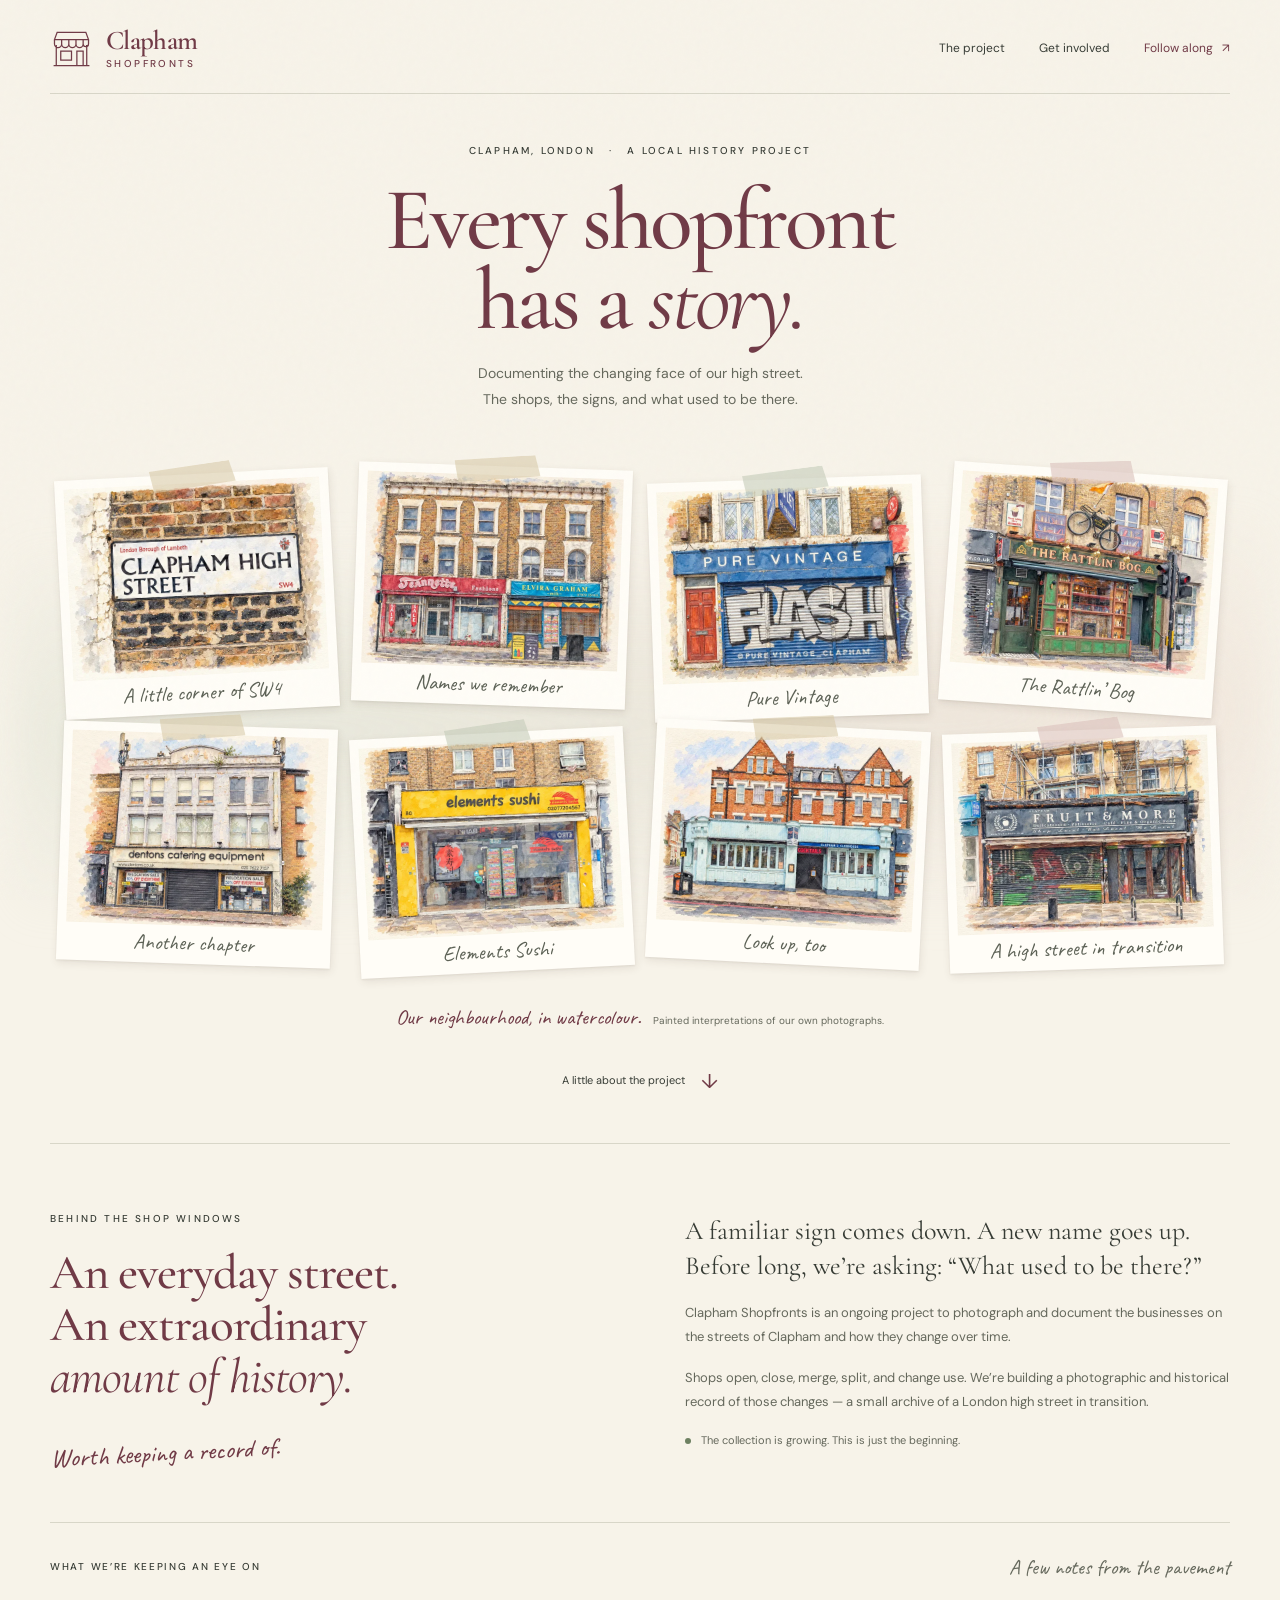
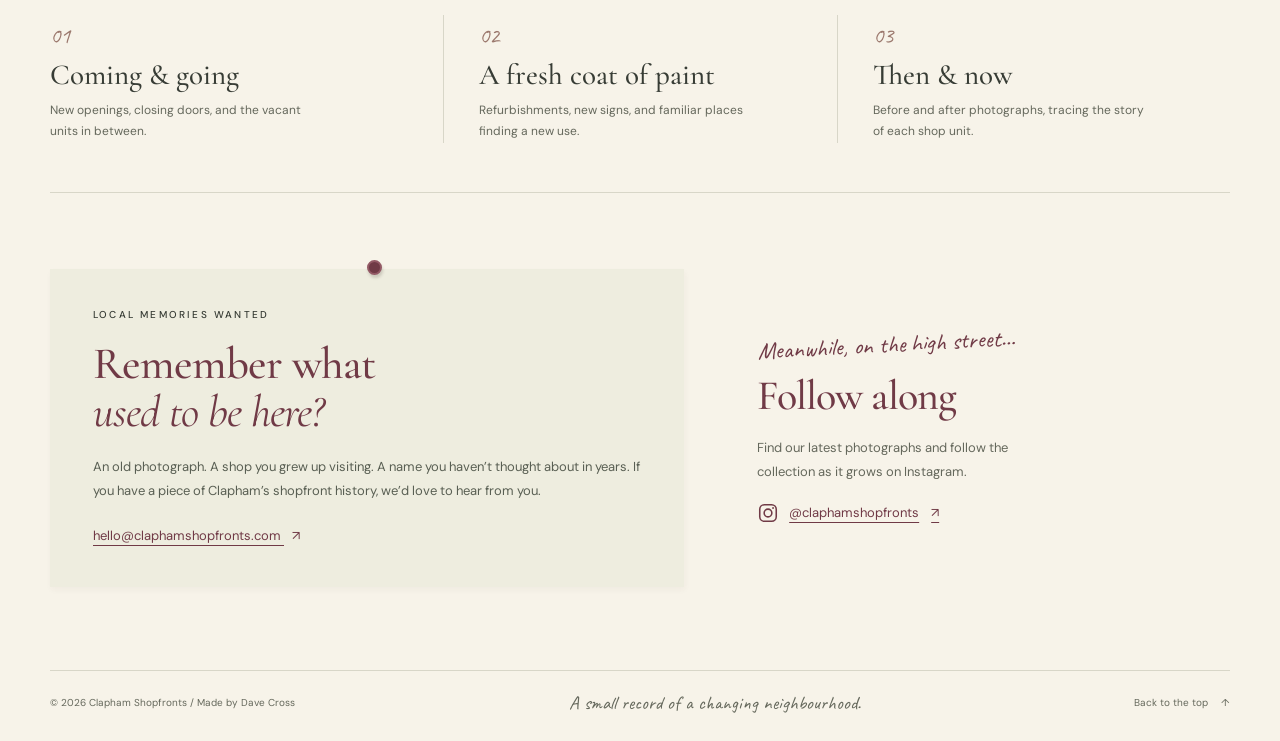
==== docs/index.html @ a2290486 "GA4" ====
<!DOCTYPE html>
<html lang="en-GB">
<head>
  <!-- Google tag (gtag.js) -->
  <script async src="https://www.googletagmanager.com/gtag/js?id=G-KRMR11D4WG"></script>
  <script>
    window.dataLayer = window.dataLayer || [];
    function gtag(){dataLayer.push(arguments);}
    gtag('js', new Date());

    gtag('config', 'G-KRMR11D4WG');
  </script>

  <meta charset="UTF-8">
  <meta name="viewport" content="width=device-width, initial-scale=1">
  <meta name="theme-color" content="#f7f3e9">
  <meta name="description" content="Documenting the changing shopfronts of Clapham, London. A growing local history project, one shopfront and one story at a time.">
  <meta property="og:type" content="website">
  <meta property="og:title" content="Clapham Shopfronts — Every shopfront has a story">
  <meta property="og:description" content="A small record of a changing neighbourhood. Documenting the shopfronts of Clapham, London.">
  <meta property="og:image" content="https://claphamshopfronts.com/images/hero-collage.webp">
  <meta property="og:image:width" content="1200">
  <meta property="og:image:height" content="630">
  <meta property="og:image:alt" content="A collage of eight watercolours of Clapham shopfronts and the Clapham High Street sign, taped to cream paper.">
  <meta name="twitter:card" content="summary_large_image">
  <title>Clapham Shopfronts — Every shopfront has a story</title>
  <link rel="preconnect" href="https://fonts.googleapis.com">
  <link rel="preconnect" href="https://fonts.gstatic.com" crossorigin>
  <link href="https://fonts.googleapis.com/css2?family=Caveat:wght@500;600&family=Cormorant+Garamond:ital,wght@0,400;0,500;0,600;1,400;1,500&family=DM+Sans:wght@400;500;600&display=swap" rel="stylesheet">
  <link rel="stylesheet" href="styles.css">
</head>
<body>
  <a class="skip-link" href="#main">Skip to content</a>
  <header class="site-header wrap">
    <a class="wordmark" href="./" aria-label="Clapham Shopfronts home">
      <svg class="shop-mark" viewBox="0 0 48 48" fill="none" stroke="currentColor" stroke-width="1.4" aria-hidden="true">
        <path d="M7 20v23h34V20M5 14h38l-3-8H8l-3 8Zm0 0v5a4 4 0 0 0 8 0v-5m0 5a4 4 0 0 0 8 0v-5m0 5a4 4 0 0 0 8 0v-5m0 5a4 4 0 0 0 8 0v-5m0 5a3 3 0 0 0 6 0v-5M12 27h12v10H12V27Zm18 16V27h7v16M4 43h40"/>
      </svg>
      <span>Clapham<span>Shopfronts</span></span>
    </a>
    <nav aria-label="Main navigation">
      <a href="#the-project">The project</a>
      <a href="#contribute">Get involved</a>
      <a class="instagram-nav" href="https://instagram.com/claphamshopfronts">Follow along <span aria-hidden="true">↗</span></a>
    </nav>
  </header>

  <main id="main">
    <section class="hero" aria-labelledby="hero-title">
      <div class="hero-intro wrap">
        <p class="eyebrow">Clapham, London <span aria-hidden="true">·</span> A local history project</p>
        <h1 id="hero-title">Every shopfront<br>has a <em>story.</em></h1>
        <p class="hero-description">Documenting the changing face of our high street.<br class="desktop-break"> The shops, the signs, and what used to be there.</p>
      </div>

      <figure class="collage wrap" aria-labelledby="collage-caption">
        <div class="paintings">
          <figure class="painting painting-sign">
            <img src="images/watercolours/street-sign.webp" srcset="images/watercolours/street-sign-small.webp 640w, images/watercolours/street-sign.webp 1448w" sizes="(max-width: 680px) 45vw, (max-width: 1276px) 22vw, 274px" width="1448" height="1086" alt="Pastel watercolour of the Clapham High Street SW4 sign on a brick wall." fetchpriority="high">
            <figcaption>A little corner of SW4</figcaption>
          </figure>
          <figure class="painting">
            <img src="images/watercolours/jeannette-elvira.webp" srcset="images/watercolours/jeannette-elvira-small.webp 640w, images/watercolours/jeannette-elvira.webp 1448w" sizes="(max-width: 680px) 45vw, (max-width: 1276px) 22vw, 274px" width="1448" height="1086" alt="Watercolour of Jeannette Fashions and Elvira Graham, with faded red and blue shop signs.">
            <figcaption>Names we remember</figcaption>
          </figure>
          <figure class="painting">
            <img src="images/watercolours/pure-vintage.webp" srcset="images/watercolours/pure-vintage-small.webp 640w, images/watercolours/pure-vintage.webp 1448w" sizes="(max-width: 680px) 45vw, (max-width: 1276px) 22vw, 274px" width="1448" height="1086" alt="Watercolour of Pure Vintage’s blue sign, red door and graffiti-covered shutter.">
            <figcaption>Pure Vintage</figcaption>
          </figure>
          <figure class="painting">
            <img src="images/watercolours/rattlin-bog.webp" srcset="images/watercolours/rattlin-bog-small.webp 640w, images/watercolours/rattlin-bog.webp 1448w" sizes="(max-width: 680px) 45vw, (max-width: 1276px) 22vw, 274px" width="1448" height="1086" alt="Watercolour of The Rattlin’ Bog’s green pub frontage and the bicycle mounted above it.">
            <figcaption>The Rattlin’ Bog</figcaption>
          </figure>
          <figure class="painting">
            <img src="images/watercolours/dentons.webp" srcset="images/watercolours/dentons-small.webp 640w, images/watercolours/dentons.webp 1448w" sizes="(max-width: 680px) 45vw, (max-width: 1276px) 22vw, 274px" width="1448" height="1086" alt="Watercolour of Dentons catering equipment, its pale facade and relocation sale notices.">
            <figcaption>Another chapter</figcaption>
          </figure>
          <figure class="painting">
            <img src="images/watercolours/elements-sushi.webp" srcset="images/watercolours/elements-sushi-small.webp 640w, images/watercolours/elements-sushi.webp 1448w" sizes="(max-width: 680px) 45vw, (max-width: 1276px) 22vw, 274px" width="1448" height="1086" alt="Watercolour of the yellow Elements Sushi shopfront, with posters on the glass doors.">
            <figcaption>Elements Sushi</figcaption>
          </figure>
          <figure class="painting">
            <img src="images/watercolours/clubhouse.webp" srcset="images/watercolours/clubhouse-small.webp 640w, images/watercolours/clubhouse.webp 1448w" sizes="(max-width: 680px) 45vw, (max-width: 1276px) 22vw, 274px" width="1448" height="1086" alt="Watercolour of the pale blue Clapham’s Clubhouse beneath red-brick gables.">
            <figcaption>Look up, too</figcaption>
          </figure>
          <figure class="painting">
            <img src="images/watercolours/fruit-and-more.webp" srcset="images/watercolours/fruit-and-more-small.webp 640w, images/watercolours/fruit-and-more.webp 1448w" sizes="(max-width: 680px) 45vw, (max-width: 1276px) 22vw, 274px" width="1448" height="1086" alt="Watercolour of Fruit &amp; More, with a painted shutter and scaffolding overhead.">
            <figcaption>A high street in transition</figcaption>
          </figure>
        </div>
        <figcaption id="collage-caption" class="collage-caption"><span>Our neighbourhood, in watercolour.</span> Painted interpretations of our own photographs.</figcaption>
      </figure>
      <a class="down-link" href="#the-project">A little about the project <span aria-hidden="true">↓</span></a>
    </section>

    <section class="project wrap" id="the-project" aria-labelledby="project-title">
      <div class="project-heading">
        <p class="eyebrow">Behind the shop windows</p>
        <h2 id="project-title">An everyday street.<br>An extraordinary<br><em>amount of history.</em></h2>
        <p class="handwritten">Worth keeping a record of.</p>
      </div>
      <div class="project-copy">
        <p class="lead">A familiar sign comes down. A new name goes up. Before long, we’re asking: “What used to be there?”</p>
        <p>Clapham Shopfronts is an ongoing project to photograph and document the businesses on the streets of Clapham and how they change over time.</p>
        <p>Shops open, close, merge, split, and change use. We’re building a photographic and historical record of those changes — a small archive of a London high street in transition.</p>
        <p class="work-in-progress"><span class="status-dot" aria-hidden="true"></span> The collection is growing. This is just the beginning.</p>
      </div>
    </section>

    <section class="recording wrap" aria-labelledby="recording-title">
      <div class="section-label"><h2 id="recording-title">What we’re keeping an eye on</h2><span aria-hidden="true">A few notes from the pavement</span></div>
      <ul class="recording-list">
        <li><span class="list-number" aria-hidden="true">01</span><h3>Coming &amp; going</h3><p>New openings, closing doors, and the vacant units in between.</p></li>
        <li><span class="list-number" aria-hidden="true">02</span><h3>A fresh coat of paint</h3><p>Refurbishments, new signs, and familiar places finding a new use.</p></li>
        <li><span class="list-number" aria-hidden="true">03</span><h3>Then &amp; now</h3><p>Before and after photographs, tracing the story of each shop unit.</p></li>
      </ul>
    </section>

    <section class="noticeboard wrap" id="contribute" aria-labelledby="contribute-title">
      <div class="contribute-note">
        <p class="eyebrow">Local memories wanted</p>
        <h2 id="contribute-title">Remember what<br><em>used to be here?</em></h2>
        <p>An old photograph. A shop you grew up visiting. A name you haven’t thought about in years. If you have a piece of Clapham’s shopfront history, we’d love to hear from you.</p>
        <a class="email-link" href="mailto:hello@claphamshopfronts.com">hello@claphamshopfronts.com <span aria-hidden="true">↗</span></a>
      </div>
      <aside class="follow-note" aria-labelledby="follow-title">
        <p class="handwritten">Meanwhile, on the high street…</p>
        <h2 id="follow-title">Follow along</h2>
        <p>Find our latest photographs and follow the collection as it grows on Instagram.</p>
        <a href="https://instagram.com/claphamshopfronts">
          <svg class="instagram-icon" viewBox="0 0 24 24" fill="none" stroke="currentColor" stroke-width="1.7" aria-hidden="true" focusable="false">
            <rect x="3" y="3" width="18" height="18" rx="5"/>
            <circle cx="12" cy="12" r="4.2"/>
            <circle cx="17.5" cy="6.5" r="1" fill="currentColor" stroke="none"/>
          </svg>
          @claphamshopfronts <span aria-hidden="true">↗</span>
        </a>
      </aside>
    </section>
  </main>

  <footer class="site-footer wrap">
    <p>© 2026 Clapham Shopfronts / Made by <a target="_blank" href="https://davecross.co.uk/">Dave Cross</a></p>
    <p>A small record of a changing neighbourhood.</p>
    <a href="#main">Back to the top <span aria-hidden="true">↑</span></a>
  </footer>
</body>
</html>
---- docs/styles.css ----
:root {
  color-scheme: light;
  --paper: #f7f3e9;
  --ink: #373c35;
  --muted: #65685c;
  --wine: #703a46;
  --rule: #d8d6c8;
  --serif: "Cormorant Garamond", Georgia, serif;
  --sans: "DM Sans", sans-serif;
  --hand: "Caveat", cursive;
}

* { box-sizing: border-box; }
html { scroll-behavior: smooth; scroll-padding-top: 32px; }
body { margin: 0; color: var(--ink); background: var(--paper); font-family: var(--sans); font-size: 15px; line-height: 1.8; }
body::before { content: ""; position: fixed; inset: 0; z-index: 5; pointer-events: none; opacity: .035; background-image: url("data:image/svg+xml,%3Csvg viewBox='0 0 180 180' xmlns='http://www.w3.org/2000/svg'%3E%3Cfilter id='n'%3E%3CfeTurbulence type='fractalNoise' baseFrequency='.85' numOctaves='3' stitchTiles='stitch'/%3E%3C/filter%3E%3Cpath fill='%23000' filter='url(%23n)' opacity='.65' d='M0 0h180v180H0z'/%3E%3C/svg%3E"); }
a { color: var(--wine); text-underline-offset: 5px; text-decoration-thickness: 1px; }
a:hover { text-decoration: underline; }
a:focus-visible { outline: 2px solid var(--wine); outline-offset: 6px; border-radius: 1px; }
::selection { color: #44272c; background: #e9d1cb; }
figure, p, h1, h2, h3 { margin: 0; }
img { display: block; max-width: 100%; }
.wrap { width: min(1180px, calc(100% - 96px)); margin-inline: auto; }
.skip-link { position: absolute; z-index: 10; left: 20px; top: -100px; padding: 8px 16px; background: white; }
.skip-link:focus { top: 12px; }
.site-header { display: flex; justify-content: space-between; align-items: center; gap: 24px; padding-block: 27px 23px; border-bottom: 1px solid var(--rule); }
.wordmark { display: flex; gap: 13px; align-items: center; color: var(--wine); text-decoration: none; }
.wordmark:hover { text-decoration: none; }
.shop-mark { width: 43px; height: 43px; }
.wordmark > span { font-family: var(--serif); font-size: 27px; font-weight: 600; line-height: .92; letter-spacing: -.7px; }
.wordmark > span > span { display: block; margin-top: 5px; font-family: var(--sans); font-size: 10px; font-weight: 500; letter-spacing: 2.4px; text-transform: uppercase; }
nav { display: flex; align-items: center; gap: 34px; font-size: 12px; }
nav a { color: var(--ink); text-decoration: none; }
nav .instagram-nav { color: var(--wine); }
nav a span { margin-left: 6px; }
.hero { padding-block: 48px 44px; overflow: clip; }
.hero-intro { text-align: center; }
.eyebrow { font-size: 10px; font-weight: 500; text-transform: uppercase; letter-spacing: 2.2px; line-height: 1.8; }
.hero .eyebrow span { padding-inline: 9px; }
h1, h2, h3 { font-family: var(--serif); font-weight: 500; }
h1 { margin-block: 20px 19px; color: var(--wine); font-size: clamp(64px, 6.9vw, 96px); line-height: .91; letter-spacing: -3px; }
h1 em, h2 em { font-weight: 400; }
.hero-description { color: var(--muted); font-size: 14px; line-height: 1.9; }
.collage { position: relative; isolation: isolate; margin-top: 45px; }
.collage::before { content: ""; position: absolute; inset: 10% -3% 15%; z-index: -1; background: radial-gradient(ellipse at 20% 50%, #dde1d288, transparent 65%), radial-gradient(ellipse at 80% 45%, #ead9ce77, transparent 65%); filter: blur(18px); }
.paintings { display: grid; grid-template-columns: repeat(4, minmax(0, 1fr)); gap: 12px 21px; padding: 16px 10px 20px; }
.painting { position: relative; padding: 9px 9px 4px; background: #fffdf7; box-shadow: 1px 3px 9px #40352b1a, 0 1px 2px #40352b12; transform: rotate(var(--turn, -3deg)); transition: transform .25s ease, box-shadow .25s ease; }
.painting::before { content: ""; position: absolute; top: -9px; left: 35%; z-index: 1; width: 31%; height: 23px; background: #d8c8a78c; transform: rotate(-5deg); clip-path: polygon(0 4%, 95% 0, 100% 93%, 3% 100%); }
.painting:nth-child(2) { --turn: 2deg; top: -8px; }
.painting:nth-child(3) { --turn: -2deg; top: 5px; }
.painting:nth-child(4) { --turn: 4deg; top: -4px; }
.painting:nth-child(5) { --turn: 2deg; }
.painting:nth-child(6) { --turn: -3deg; top: 8px; }
.painting:nth-child(7) { --turn: 3deg; }
.painting:nth-child(8) { --turn: -2deg; top: 5px; }
.painting:nth-child(3n)::before { background: #c6cdbb99; }
.painting:nth-child(4n)::before { background: #dcc4bf99; }
.painting img { width: 100%; height: auto; aspect-ratio: 4 / 3; object-fit: cover; }
.painting figcaption { padding-block: 3px 1px; color: #5d6256; font-family: var(--hand); font-size: clamp(16px, 1.65vw, 23px); line-height: 1.4; text-align: center; }
@media (hover: hover) { .painting:hover { z-index: 2; transform: rotate(0) scale(1.035); box-shadow: 1px 8px 18px #40352b24; } }
.collage-caption { margin-top: 16px; color: var(--muted); font-size: 10px; text-align: center; }
.collage-caption span { margin-right: 9px; color: var(--wine); font-family: var(--hand); font-size: 21px; }
.down-link { display: flex; width: fit-content; align-items: center; gap: 16px; margin: 26px auto 0; color: var(--ink); font-size: 11px; text-decoration: none; }
.down-link span { color: var(--wine); font-size: 20px; }
.project { display: grid; grid-template-columns: 1fr 1fr; gap: 90px; padding-block: 66px 60px; border-top: 1px solid var(--rule); }
.project-heading .eyebrow { margin-bottom: 19px; }
h2 { color: var(--wine); font-size: 49px; line-height: 1.06; letter-spacing: -1px; }
.handwritten { color: var(--wine); font-family: var(--hand); font-size: 26px; line-height: 1.3; }
.project-heading .handwritten { margin-top: 25px; transform: rotate(-3deg); }
.project-copy { padding-top: 3px; }
.project-copy p + p { margin-top: 18px; }
.lead { font-family: var(--serif); font-size: 26px; line-height: 1.35; }
.project-copy > p:not(.lead) { color: var(--muted); font-size: 13px; }
.project-copy .work-in-progress { display: flex; gap: 10px; align-items: baseline; font-size: 11px !important; }
.status-dot { display: inline-block; flex: 0 0 6px; height: 6px; border-radius: 50%; background: #6d8061; }
.recording { padding-block: 26px 49px; border-block: 1px solid var(--rule); }
.section-label { display: flex; gap: 20px; align-items: center; justify-content: space-between; }
.section-label h2 { color: var(--ink); font-family: var(--sans); font-size: 10px; letter-spacing: 1.7px; text-transform: uppercase; }
.section-label > span { color: var(--muted); font-family: var(--hand); font-size: 21px; }
.recording-list { display: grid; grid-template-columns: repeat(3, 1fr); margin: 28px 0 0; padding: 0; list-style: none; }
.recording-list li { padding: 0 35px; border-left: 1px solid var(--rule); }
.recording-list li:first-child { padding-left: 0; border: 0; }
.recording-list li:last-child { padding-right: 0; }
.list-number { color: #9b786d; font-family: var(--hand); font-size: 23px; }
.recording-list h3 { margin-block: 3px 9px; font-size: 29px; line-height: 1.1; }
.recording-list p { max-width: 280px; color: var(--muted); font-size: 12px; }
.noticeboard { display: grid; grid-template-columns: 1.3fr 1fr; align-items: center; gap: 58px; padding-block: 76px 83px; }
.contribute-note { position: relative; padding: 37px 43px 38px; background: #eeeddf; box-shadow: 1px 3px 6px #40352b0a; }
.contribute-note::before { content: ""; position: absolute; top: -9px; left: 50%; width: 11px; height: 11px; background: var(--wine); border: 2px solid #935965; border-radius: 50%; box-shadow: 1px 3px 3px #40352b33; }
.contribute-note .eyebrow { margin-bottom: 16px; }
.contribute-note h2 { font-size: 45px; }
.contribute-note > p:not(.eyebrow) { margin-block: 20px; color: #595f53; font-size: 13px; }
.email-link { font-size: 13px; overflow-wrap: anywhere; }
.email-link span { display: inline-block; margin-left: 8px; }
.follow-note { padding: 25px 15px; }
.follow-note .handwritten { margin-bottom: 19px; font-size: 24px; transform: rotate(-3deg); }
.follow-note h2 { font-size: 42px; }
.follow-note > p:not(.handwritten) { max-width: 300px; margin-block: 18px; color: var(--muted); font-size: 13px; }
.follow-note a { display: inline-flex; align-items: center; gap: 10px; font-size: 13px; }
.follow-note a span { margin-left: 2px; }
.instagram-icon { width: 22px; height: 22px; flex: 0 0 auto; }
.site-footer { display: flex; justify-content: space-between; gap: 20px; padding-block: 23px 28px; border-top: 1px solid var(--rule); color: var(--muted); font-size: 10px; }
.site-footer > p:nth-child(2) { font-family: var(--hand); font-size: 19px; line-height: 1; }
.site-footer a { color: var(--muted); text-decoration: none; }
.site-footer a span { margin-left: 10px; }

@media (min-width: 1500px) { .hero { padding-top: 58px; } }
@media (max-width: 1000px) {
  .wrap { width: calc(100% - 64px); }
  .paintings { gap: 16px; }
  .painting { padding: 6px 6px 4px; }
  .project { gap: 45px; }
  h2 { font-size: 42px; }
  .noticeboard { gap: 30px; }
  .contribute-note { padding: 30px; }
  .contribute-note h2 { font-size: 39px; }
  .site-footer > p:nth-child(2) { display: none; }
}
@media (max-width: 680px) {
  .wrap { width: calc(100% - 40px); }
  .site-header { padding-block: 22px; gap: 15px; }
  .shop-mark { width: 34px; height: 34px; }
  .wordmark { gap: 8px; }
  .wordmark > span { font-size: 24px; }
  .wordmark > span > span { font-size: 8px; letter-spacing: 2px; }
  nav { gap: 18px; font-size: 11px; }
  nav .instagram-nav { display: none; }
  .hero { padding-top: 37px; padding-bottom: 33px; }
  .eyebrow { font-size: 9px; letter-spacing: 1.5px; }
  .hero .eyebrow span { padding-inline: 4px; }
  h1 { margin-top: 21px; font-size: clamp(62px, 13vw, 85px); letter-spacing: -2px; }
  .hero-description { max-width: 350px; margin: auto; font-size: 12px; }
  .desktop-break { display: none; }
  .collage { margin-top: 32px; }
  .paintings { grid-template-columns: repeat(2, minmax(0, 1fr)); gap: 18px 13px; padding: 10px 3px; }
  .painting figcaption { font-size: clamp(15px, 3.8vw, 23px); }
  .painting::before { top: -7px; height: 18px; }
  .collage-caption { margin-top: 17px; font-size: 9px; }
  .collage-caption span { display: block; margin-right: 0; font-size: 22px; }
  .down-link { margin-top: 17px; }
  .project { grid-template-columns: 1fr; gap: 35px; padding-block: 40px; }
  h2 { font-size: 44px; }
  .project-heading .handwritten { margin-top: 18px; }
  .project-copy .lead { font-size: 25px; }
  .project-copy .work-in-progress { font-size: 10px !important; }
  .section-label { align-items: start; flex-direction: column; gap: 6px; }
  .section-label h2 { line-height: 1.6; }
  .section-label > span { font-size: 20px; }
  .recording { padding-block: 25px 30px; }
  .recording-list { grid-template-columns: 1fr; gap: 24px; margin-top: 23px; }
  .recording-list li, .recording-list li:first-child { display: grid; grid-template-columns: 35px 1fr; column-gap: 10px; padding: 0; border: 0; }
  .list-number { grid-row: span 2; }
  .recording-list h3 { margin-top: 5px; font-size: 28px; }
  .recording-list p { grid-column: 2; max-width: none; }
  .noticeboard { grid-template-columns: 1fr; gap: 24px; padding-block: 49px 35px; }
  .contribute-note { padding: 29px 24px; }
  .contribute-note h2 { font-size: 40px; }
  .email-link { font-size: 12px; }
  .follow-note { padding: 23px 14px; }
  .site-footer { font-size: 9px; gap: 10px; }
}
@media (max-width: 360px) {
  .wrap { width: calc(100% - 32px); }
  .shop-mark { display: none; }
  nav { gap: 14px; }
  .hero .eyebrow { font-size: 8px; letter-spacing: 1px; }
  h1 { font-size: 59px; }
  .painting figcaption { font-size: 14px; }
  .contribute-note { padding-inline: 18px; }
}
@media (prefers-reduced-motion: reduce) {
  html { scroll-behavior: auto; }
  .painting { transition: none; }
}
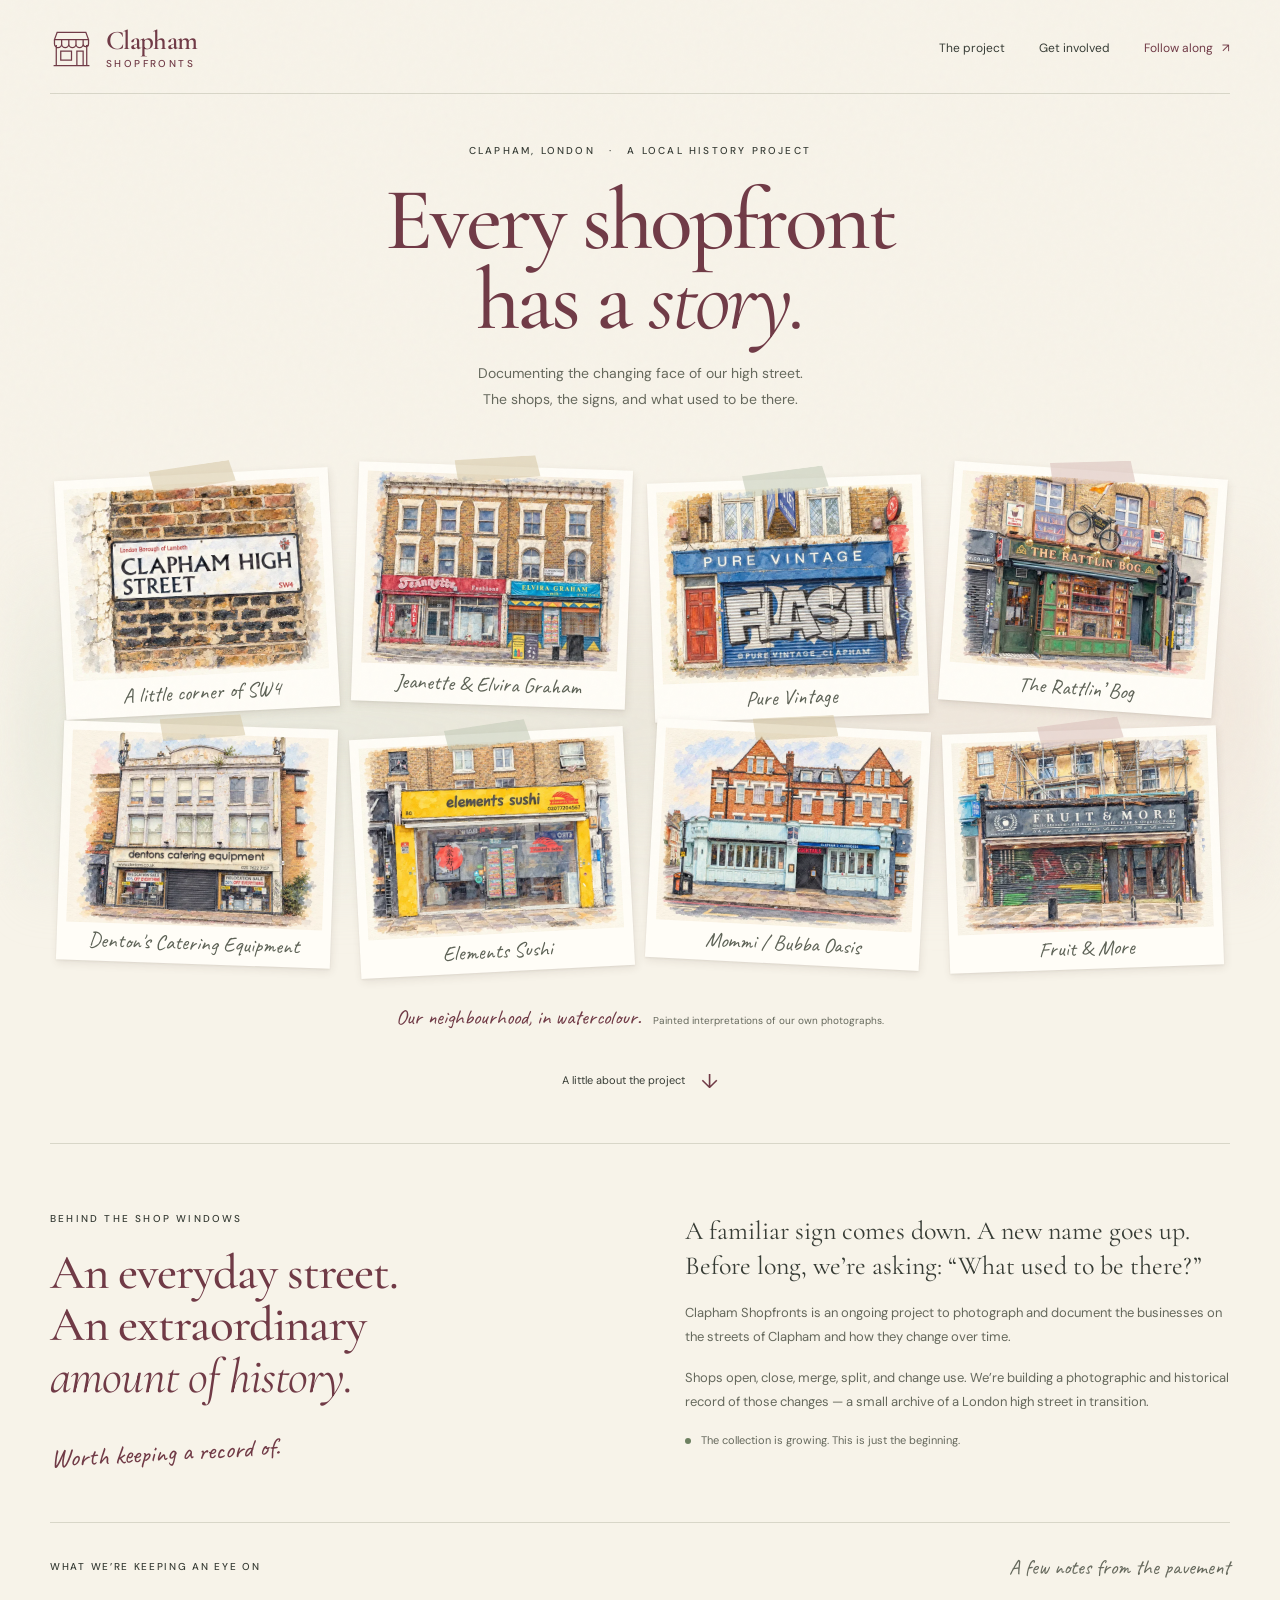
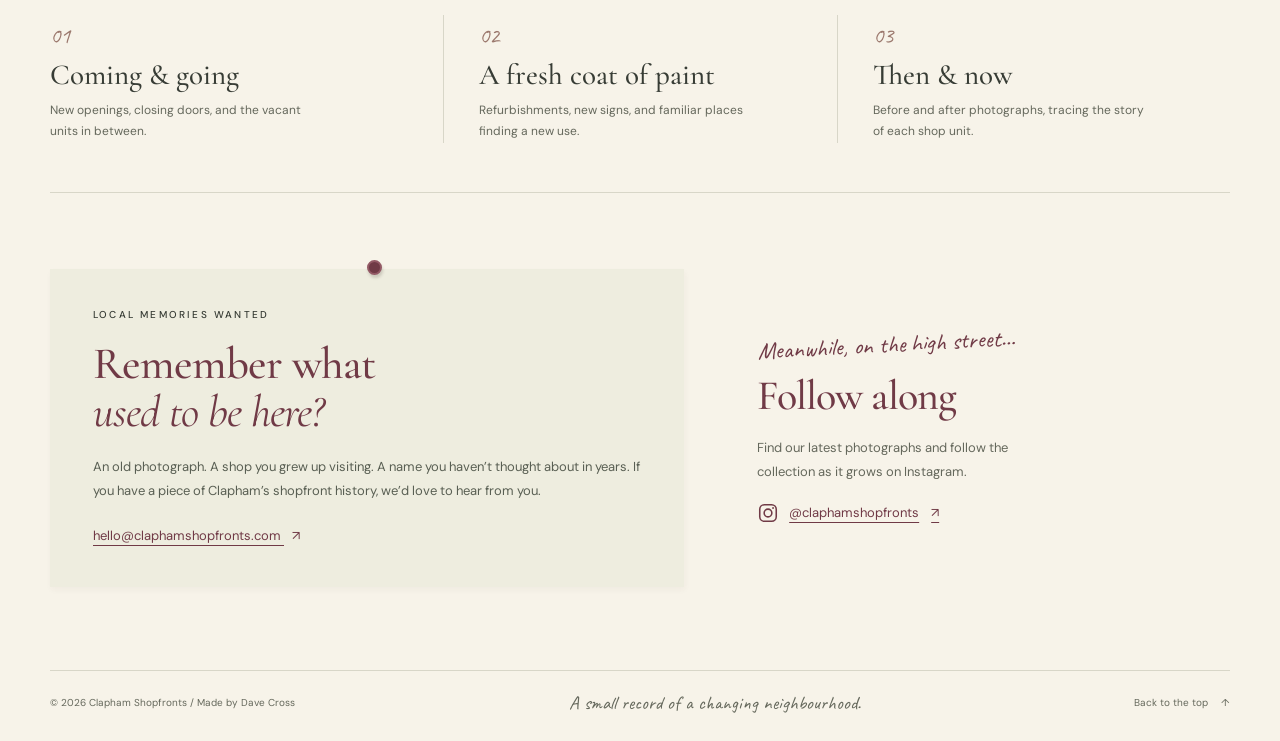
==== commit bfccbc66: "Names in watercolours" ====
--- a/docs/index.html
+++ b/docs/index.html
@@ -61,7 +61,7 @@
           </figure>
           <figure class="painting">
             <img src="images/watercolours/jeannette-elvira.webp" srcset="images/watercolours/jeannette-elvira-small.webp 640w, images/watercolours/jeannette-elvira.webp 1448w" sizes="(max-width: 680px) 45vw, (max-width: 1276px) 22vw, 274px" width="1448" height="1086" alt="Watercolour of Jeannette Fashions and Elvira Graham, with faded red and blue shop signs.">
-            <figcaption>Names we remember</figcaption>
+            <figcaption>Jeanette &amp Elvira Graham</figcaption>
           </figure>
           <figure class="painting">
             <img src="images/watercolours/pure-vintage.webp" srcset="images/watercolours/pure-vintage-small.webp 640w, images/watercolours/pure-vintage.webp 1448w" sizes="(max-width: 680px) 45vw, (max-width: 1276px) 22vw, 274px" width="1448" height="1086" alt="Watercolour of Pure Vintage’s blue sign, red door and graffiti-covered shutter.">
@@ -73,7 +73,7 @@
           </figure>
           <figure class="painting">
             <img src="images/watercolours/dentons.webp" srcset="images/watercolours/dentons-small.webp 640w, images/watercolours/dentons.webp 1448w" sizes="(max-width: 680px) 45vw, (max-width: 1276px) 22vw, 274px" width="1448" height="1086" alt="Watercolour of Dentons catering equipment, its pale facade and relocation sale notices.">
-            <figcaption>Another chapter</figcaption>
+            <figcaption>Denton's Catering Equipment</figcaption>
           </figure>
           <figure class="painting">
             <img src="images/watercolours/elements-sushi.webp" srcset="images/watercolours/elements-sushi-small.webp 640w, images/watercolours/elements-sushi.webp 1448w" sizes="(max-width: 680px) 45vw, (max-width: 1276px) 22vw, 274px" width="1448" height="1086" alt="Watercolour of the yellow Elements Sushi shopfront, with posters on the glass doors.">
@@ -81,11 +81,11 @@
           </figure>
           <figure class="painting">
             <img src="images/watercolours/clubhouse.webp" srcset="images/watercolours/clubhouse-small.webp 640w, images/watercolours/clubhouse.webp 1448w" sizes="(max-width: 680px) 45vw, (max-width: 1276px) 22vw, 274px" width="1448" height="1086" alt="Watercolour of the pale blue Clapham’s Clubhouse beneath red-brick gables.">
-            <figcaption>Look up, too</figcaption>
+            <figcaption>Mommi / Bubba Oasis</figcaption>
           </figure>
           <figure class="painting">
             <img src="images/watercolours/fruit-and-more.webp" srcset="images/watercolours/fruit-and-more-small.webp 640w, images/watercolours/fruit-and-more.webp 1448w" sizes="(max-width: 680px) 45vw, (max-width: 1276px) 22vw, 274px" width="1448" height="1086" alt="Watercolour of Fruit &amp; More, with a painted shutter and scaffolding overhead.">
-            <figcaption>A high street in transition</figcaption>
+            <figcaption>Fruit &amp More</figcaption>
           </figure>
         </div>
         <figcaption id="collage-caption" class="collage-caption"><span>Our neighbourhood, in watercolour.</span> Painted interpretations of our own photographs.</figcaption>
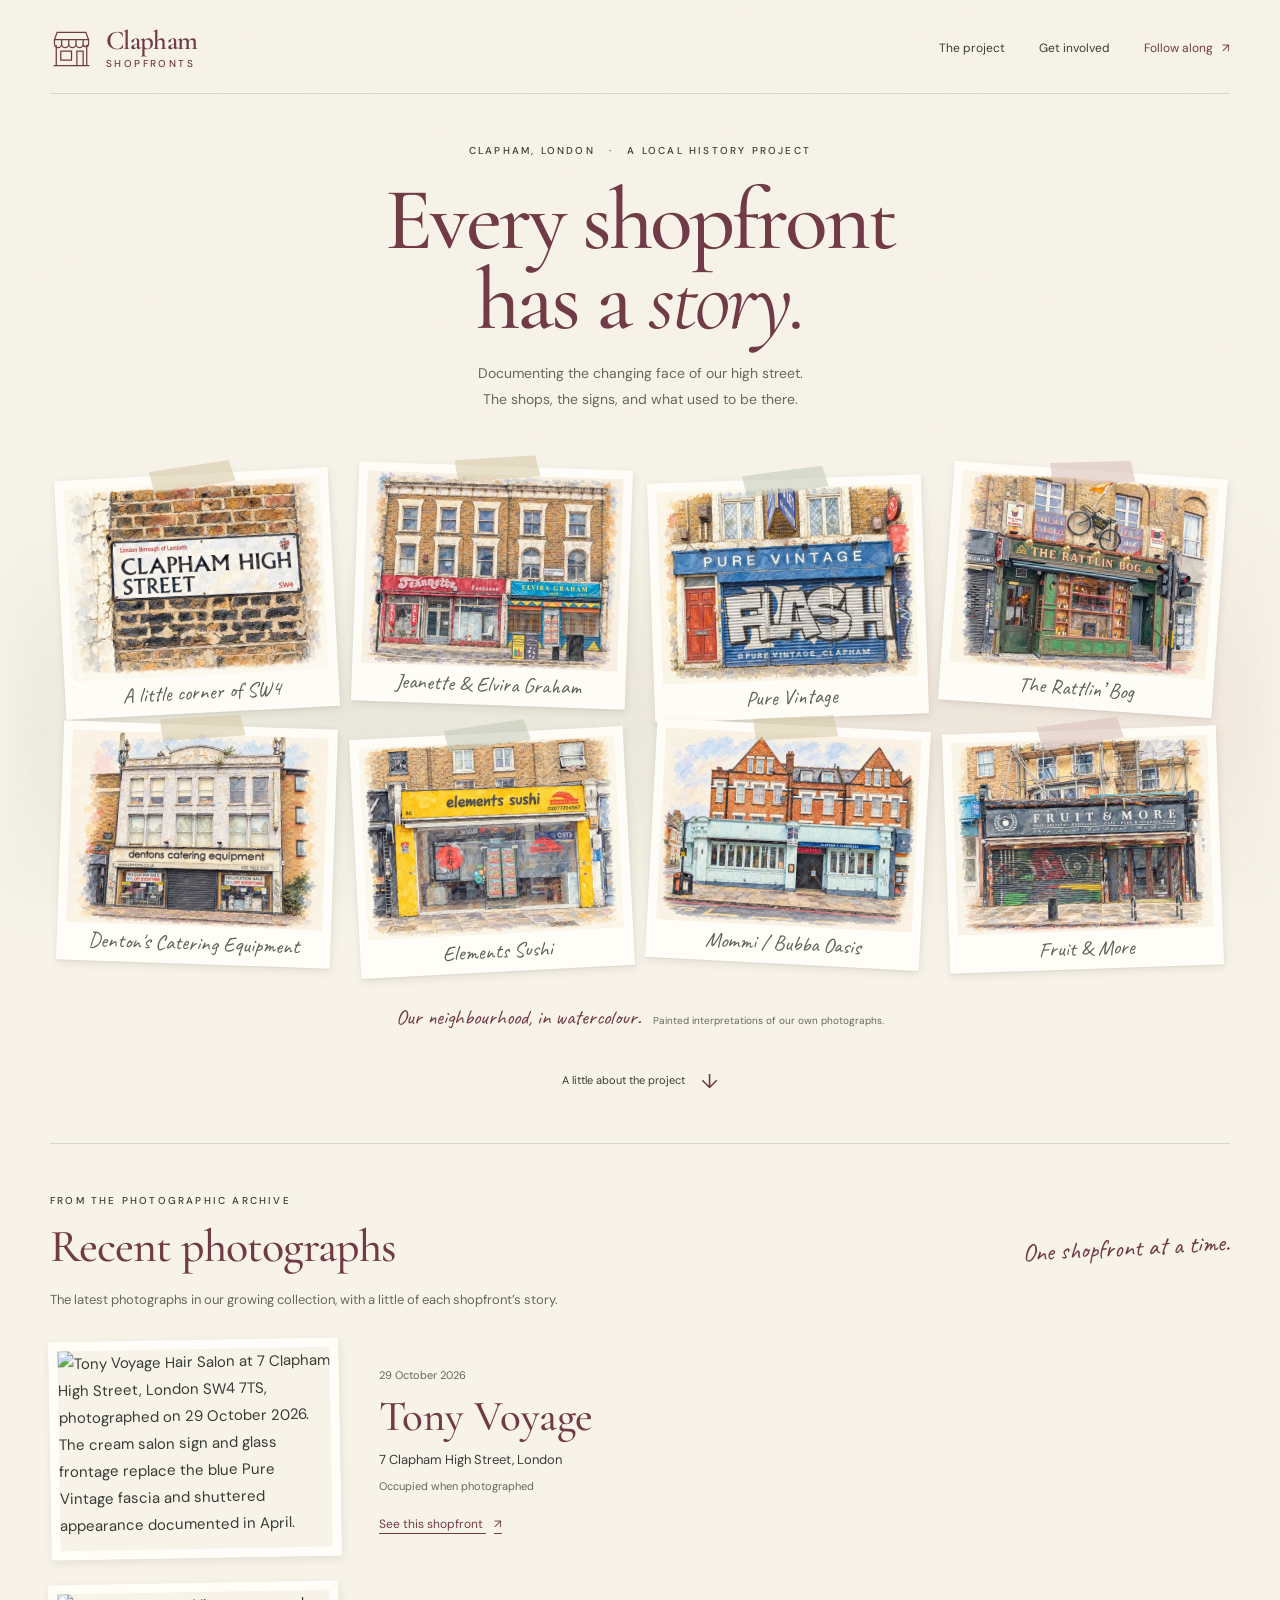
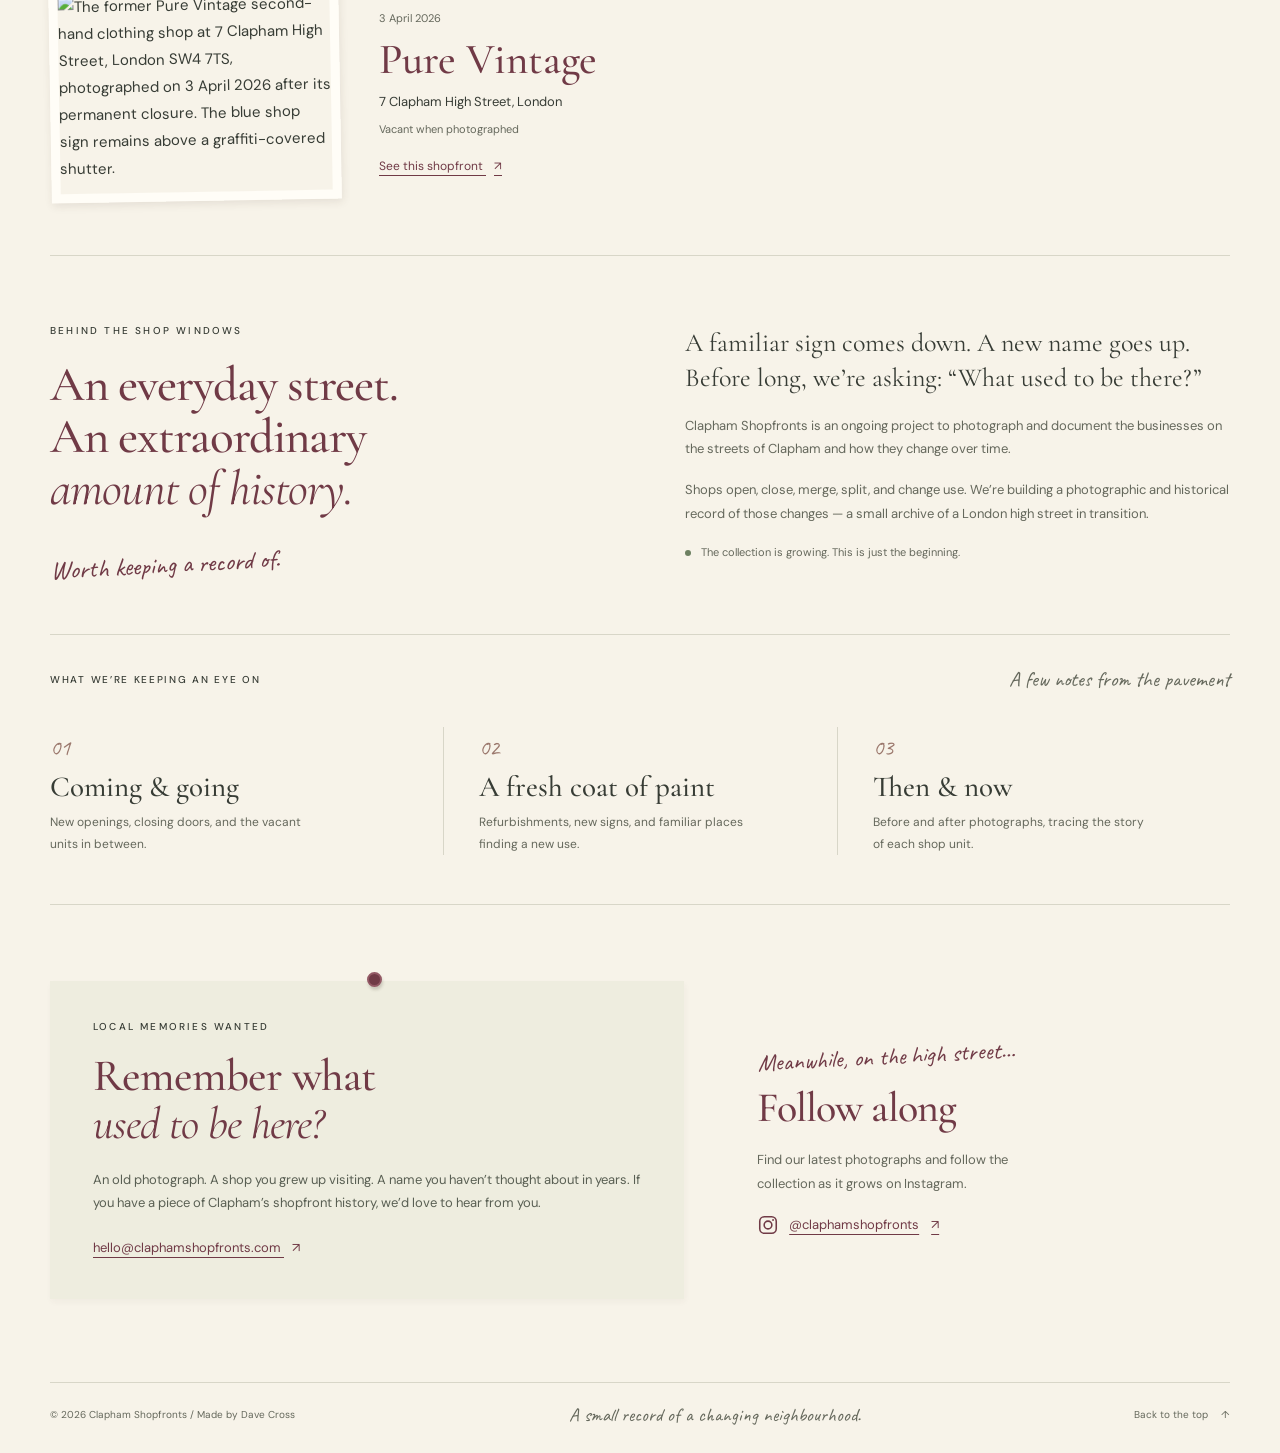
==== commit 9e6b33dc: "Add photo archive ingestion and database-driven shopfront pages Import Pure Vintage and Tony Voyage " ====
--- a/docs/index.html
+++ b/docs/index.html
@@ -93,6 +93,46 @@
       <a class="down-link" href="#the-project">A little about the project <span aria-hidden="true">↓</span></a>
     </section>
 
+    <!-- BEGIN GENERATED RECENT PHOTOGRAPHS -->
+    <section class="recent-photographs wrap" id="recent-photographs" aria-labelledby="recent-title">
+      <div class="archive-section-heading">
+        <div>
+          <p class="eyebrow">From the photographic archive</p>
+          <h2 id="recent-title">Recent photographs</h2>
+        </div>
+        <p class="handwritten">One shopfront at a time.</p>
+      </div>
+      <p class="recent-intro">The latest photographs in our growing collection, with a little of each shopfront’s story.</p>
+      <ul class="recent-photo-list">
+        <li>
+          <a class="recent-photo-card" href="shopfronts/sw4-7ts-7/#photo-2">
+            <img src="/images/photos/2026/10/PXL_20261029_130247804-small.webp" width="482" height="640" alt="Tony Voyage Hair Salon at 7 Clapham High Street, London SW4 7TS, photographed on 29 October 2026. The cream salon sign and glass frontage replace the blue Pure Vintage fascia and shuttered appearance documented in April." loading="lazy">
+            <div class="recent-photo-copy">
+              <time datetime="2026-10-29">29 October 2026</time>
+              <h3>Tony Voyage</h3>
+              <p>7 Clapham High Street, London</p>
+              <p class="recent-photo-state">Occupied when photographed</p>
+              <span class="recent-photo-link">See this shopfront <span aria-hidden="true">↗</span></span>
+            </div>
+          </a>
+        </li>
+        <li>
+          <a class="recent-photo-card" href="shopfronts/sw4-7ts-7/#photo-1">
+            <img src="/images/photos/2026/04/PXL_20260403_065904338-small.webp" width="482" height="640" alt="The former Pure Vintage second-hand clothing shop at 7 Clapham High Street, London SW4 7TS, photographed on 3 April 2026 after its permanent closure. The blue shop sign remains above a graffiti-covered shutter." loading="lazy">
+            <div class="recent-photo-copy">
+              <time datetime="2026-04-03">3 April 2026</time>
+              <h3>Pure Vintage</h3>
+              <p>7 Clapham High Street, London</p>
+              <p class="recent-photo-state">Vacant when photographed</p>
+              <span class="recent-photo-link">See this shopfront <span aria-hidden="true">↗</span></span>
+            </div>
+          </a>
+        </li>
+      </ul>
+    </section>
+
+    <!-- END GENERATED RECENT PHOTOGRAPHS -->
+
     <section class="project wrap" id="the-project" aria-labelledby="project-title">
       <div class="project-heading">
         <p class="eyebrow">Behind the shop windows</p>
--- a/docs/styles.css
+++ b/docs/styles.css
@@ -1,3 +1,5 @@
+/* Colours and font families */
+
 :root {
   color-scheme: light;
   --paper: #f7f3e9;
@@ -10,165 +12,1461 @@
   --hand: "Caveat", cursive;
 }
 
-* { box-sizing: border-box; }
-html { scroll-behavior: smooth; scroll-padding-top: 32px; }
-body { margin: 0; color: var(--ink); background: var(--paper); font-family: var(--sans); font-size: 15px; line-height: 1.8; }
-body::before { content: ""; position: fixed; inset: 0; z-index: 5; pointer-events: none; opacity: .035; background-image: url("data:image/svg+xml,%3Csvg viewBox='0 0 180 180' xmlns='http://www.w3.org/2000/svg'%3E%3Cfilter id='n'%3E%3CfeTurbulence type='fractalNoise' baseFrequency='.85' numOctaves='3' stitchTiles='stitch'/%3E%3C/filter%3E%3Cpath fill='%23000' filter='url(%23n)' opacity='.65' d='M0 0h180v180H0z'/%3E%3C/svg%3E"); }
-a { color: var(--wine); text-underline-offset: 5px; text-decoration-thickness: 1px; }
-a:hover { text-decoration: underline; }
-a:focus-visible { outline: 2px solid var(--wine); outline-offset: 6px; border-radius: 1px; }
-::selection { color: #44272c; background: #e9d1cb; }
-figure, p, h1, h2, h3 { margin: 0; }
-img { display: block; max-width: 100%; }
-.wrap { width: min(1180px, calc(100% - 96px)); margin-inline: auto; }
-.skip-link { position: absolute; z-index: 10; left: 20px; top: -100px; padding: 8px 16px; background: white; }
-.skip-link:focus { top: 12px; }
-.site-header { display: flex; justify-content: space-between; align-items: center; gap: 24px; padding-block: 27px 23px; border-bottom: 1px solid var(--rule); }
-.wordmark { display: flex; gap: 13px; align-items: center; color: var(--wine); text-decoration: none; }
-.wordmark:hover { text-decoration: none; }
-.shop-mark { width: 43px; height: 43px; }
-.wordmark > span { font-family: var(--serif); font-size: 27px; font-weight: 600; line-height: .92; letter-spacing: -.7px; }
-.wordmark > span > span { display: block; margin-top: 5px; font-family: var(--sans); font-size: 10px; font-weight: 500; letter-spacing: 2.4px; text-transform: uppercase; }
-nav { display: flex; align-items: center; gap: 34px; font-size: 12px; }
-nav a { color: var(--ink); text-decoration: none; }
-nav .instagram-nav { color: var(--wine); }
-nav a span { margin-left: 6px; }
-.hero { padding-block: 48px 44px; overflow: clip; }
-.hero-intro { text-align: center; }
-.eyebrow { font-size: 10px; font-weight: 500; text-transform: uppercase; letter-spacing: 2.2px; line-height: 1.8; }
-.hero .eyebrow span { padding-inline: 9px; }
-h1, h2, h3 { font-family: var(--serif); font-weight: 500; }
-h1 { margin-block: 20px 19px; color: var(--wine); font-size: clamp(64px, 6.9vw, 96px); line-height: .91; letter-spacing: -3px; }
-h1 em, h2 em { font-weight: 400; }
-.hero-description { color: var(--muted); font-size: 14px; line-height: 1.9; }
-.collage { position: relative; isolation: isolate; margin-top: 45px; }
-.collage::before { content: ""; position: absolute; inset: 10% -3% 15%; z-index: -1; background: radial-gradient(ellipse at 20% 50%, #dde1d288, transparent 65%), radial-gradient(ellipse at 80% 45%, #ead9ce77, transparent 65%); filter: blur(18px); }
-.paintings { display: grid; grid-template-columns: repeat(4, minmax(0, 1fr)); gap: 12px 21px; padding: 16px 10px 20px; }
-.painting { position: relative; padding: 9px 9px 4px; background: #fffdf7; box-shadow: 1px 3px 9px #40352b1a, 0 1px 2px #40352b12; transform: rotate(var(--turn, -3deg)); transition: transform .25s ease, box-shadow .25s ease; }
-.painting::before { content: ""; position: absolute; top: -9px; left: 35%; z-index: 1; width: 31%; height: 23px; background: #d8c8a78c; transform: rotate(-5deg); clip-path: polygon(0 4%, 95% 0, 100% 93%, 3% 100%); }
-.painting:nth-child(2) { --turn: 2deg; top: -8px; }
-.painting:nth-child(3) { --turn: -2deg; top: 5px; }
-.painting:nth-child(4) { --turn: 4deg; top: -4px; }
-.painting:nth-child(5) { --turn: 2deg; }
-.painting:nth-child(6) { --turn: -3deg; top: 8px; }
-.painting:nth-child(7) { --turn: 3deg; }
-.painting:nth-child(8) { --turn: -2deg; top: 5px; }
-.painting:nth-child(3n)::before { background: #c6cdbb99; }
-.painting:nth-child(4n)::before { background: #dcc4bf99; }
-.painting img { width: 100%; height: auto; aspect-ratio: 4 / 3; object-fit: cover; }
-.painting figcaption { padding-block: 3px 1px; color: #5d6256; font-family: var(--hand); font-size: clamp(16px, 1.65vw, 23px); line-height: 1.4; text-align: center; }
-@media (hover: hover) { .painting:hover { z-index: 2; transform: rotate(0) scale(1.035); box-shadow: 1px 8px 18px #40352b24; } }
-.collage-caption { margin-top: 16px; color: var(--muted); font-size: 10px; text-align: center; }
-.collage-caption span { margin-right: 9px; color: var(--wine); font-family: var(--hand); font-size: 21px; }
-.down-link { display: flex; width: fit-content; align-items: center; gap: 16px; margin: 26px auto 0; color: var(--ink); font-size: 11px; text-decoration: none; }
-.down-link span { color: var(--wine); font-size: 20px; }
-.project { display: grid; grid-template-columns: 1fr 1fr; gap: 90px; padding-block: 66px 60px; border-top: 1px solid var(--rule); }
-.project-heading .eyebrow { margin-bottom: 19px; }
-h2 { color: var(--wine); font-size: 49px; line-height: 1.06; letter-spacing: -1px; }
-.handwritten { color: var(--wine); font-family: var(--hand); font-size: 26px; line-height: 1.3; }
-.project-heading .handwritten { margin-top: 25px; transform: rotate(-3deg); }
-.project-copy { padding-top: 3px; }
-.project-copy p + p { margin-top: 18px; }
-.lead { font-family: var(--serif); font-size: 26px; line-height: 1.35; }
-.project-copy > p:not(.lead) { color: var(--muted); font-size: 13px; }
-.project-copy .work-in-progress { display: flex; gap: 10px; align-items: baseline; font-size: 11px !important; }
-.status-dot { display: inline-block; flex: 0 0 6px; height: 6px; border-radius: 50%; background: #6d8061; }
-.recording { padding-block: 26px 49px; border-block: 1px solid var(--rule); }
-.section-label { display: flex; gap: 20px; align-items: center; justify-content: space-between; }
-.section-label h2 { color: var(--ink); font-family: var(--sans); font-size: 10px; letter-spacing: 1.7px; text-transform: uppercase; }
-.section-label > span { color: var(--muted); font-family: var(--hand); font-size: 21px; }
-.recording-list { display: grid; grid-template-columns: repeat(3, 1fr); margin: 28px 0 0; padding: 0; list-style: none; }
-.recording-list li { padding: 0 35px; border-left: 1px solid var(--rule); }
-.recording-list li:first-child { padding-left: 0; border: 0; }
-.recording-list li:last-child { padding-right: 0; }
-.list-number { color: #9b786d; font-family: var(--hand); font-size: 23px; }
-.recording-list h3 { margin-block: 3px 9px; font-size: 29px; line-height: 1.1; }
-.recording-list p { max-width: 280px; color: var(--muted); font-size: 12px; }
-.noticeboard { display: grid; grid-template-columns: 1.3fr 1fr; align-items: center; gap: 58px; padding-block: 76px 83px; }
-.contribute-note { position: relative; padding: 37px 43px 38px; background: #eeeddf; box-shadow: 1px 3px 6px #40352b0a; }
-.contribute-note::before { content: ""; position: absolute; top: -9px; left: 50%; width: 11px; height: 11px; background: var(--wine); border: 2px solid #935965; border-radius: 50%; box-shadow: 1px 3px 3px #40352b33; }
-.contribute-note .eyebrow { margin-bottom: 16px; }
-.contribute-note h2 { font-size: 45px; }
-.contribute-note > p:not(.eyebrow) { margin-block: 20px; color: #595f53; font-size: 13px; }
-.email-link { font-size: 13px; overflow-wrap: anywhere; }
-.email-link span { display: inline-block; margin-left: 8px; }
-.follow-note { padding: 25px 15px; }
-.follow-note .handwritten { margin-bottom: 19px; font-size: 24px; transform: rotate(-3deg); }
-.follow-note h2 { font-size: 42px; }
-.follow-note > p:not(.handwritten) { max-width: 300px; margin-block: 18px; color: var(--muted); font-size: 13px; }
-.follow-note a { display: inline-flex; align-items: center; gap: 10px; font-size: 13px; }
-.follow-note a span { margin-left: 2px; }
-.instagram-icon { width: 22px; height: 22px; flex: 0 0 auto; }
-.site-footer { display: flex; justify-content: space-between; gap: 20px; padding-block: 23px 28px; border-top: 1px solid var(--rule); color: var(--muted); font-size: 10px; }
-.site-footer > p:nth-child(2) { font-family: var(--hand); font-size: 19px; line-height: 1; }
-.site-footer a { color: var(--muted); text-decoration: none; }
-.site-footer a span { margin-left: 10px; }
-
-@media (min-width: 1500px) { .hero { padding-top: 58px; } }
+/* Base layout and paper texture */
+
+* {
+  box-sizing: border-box;
+}
+
+html {
+  scroll-behavior: smooth;
+  scroll-padding-top: 32px;
+}
+
+body {
+  margin: 0;
+  color: var(--ink);
+  background: var(--paper);
+  font-family: var(--sans);
+  font-size: 15px;
+  line-height: 1.8;
+}
+
+body::before {
+  content: "";
+  position: fixed;
+  inset: 0;
+  z-index: 5;
+  pointer-events: none;
+  opacity: .035;
+  background-image: url("data:image/svg+xml,%3Csvg viewBox='0 0 180 180' xmlns='http://www.w3.org/2000/svg'%3E%3Cfilter id='n'%3E%3CfeTurbulence type='fractalNoise' baseFrequency='.85' numOctaves='3' stitchTiles='stitch'/%3E%3C/filter%3E%3Cpath fill='%23000' filter='url(%23n)' opacity='.65' d='M0 0h180v180H0z'/%3E%3C/svg%3E");
+}
+
+/* Links, keyboard focus, and text selection */
+
+a {
+  color: var(--wine);
+  text-underline-offset: 5px;
+  text-decoration-thickness: 1px;
+}
+
+a:hover {
+  text-decoration: underline;
+}
+
+a:focus-visible {
+  outline: 2px solid var(--wine);
+  outline-offset: 6px;
+  border-radius: 1px;
+}
+
+::selection {
+  color: #44272c;
+  background: #e9d1cb;
+}
+
+/* Element resets */
+
+figure, p, h1, h2, h3 {
+  margin: 0;
+}
+
+img {
+  display: block;
+  max-width: 100%;
+}
+
+/* Content width and skip navigation */
+
+.wrap {
+  width: min(1180px, calc(100% - 96px));
+  margin-inline: auto;
+}
+
+.skip-link {
+  position: absolute;
+  z-index: 10;
+  left: 20px;
+  top: -100px;
+  padding: 8px 16px;
+  background: white;
+}
+
+.skip-link:focus {
+  top: 12px;
+}
+
+/* Header and project wordmark */
+
+.site-header {
+  display: flex;
+  justify-content: space-between;
+  align-items: center;
+  gap: 24px;
+  padding-block: 27px 23px;
+  border-bottom: 1px solid var(--rule);
+}
+
+.wordmark {
+  display: flex;
+  gap: 13px;
+  align-items: center;
+  color: var(--wine);
+  text-decoration: none;
+}
+
+.wordmark:hover {
+  text-decoration: none;
+}
+
+.shop-mark {
+  width: 43px;
+  height: 43px;
+}
+
+.wordmark > span {
+  font-family: var(--serif);
+  font-size: 27px;
+  font-weight: 600;
+  line-height: .92;
+  letter-spacing: -.7px;
+}
+
+.wordmark > span > span {
+  display: block;
+  margin-top: 5px;
+  font-family: var(--sans);
+  font-size: 10px;
+  font-weight: 500;
+  letter-spacing: 2.4px;
+  text-transform: uppercase;
+}
+
+/* Main navigation */
+
+nav {
+  display: flex;
+  align-items: center;
+  gap: 34px;
+  font-size: 12px;
+}
+
+nav a {
+  color: var(--ink);
+  text-decoration: none;
+}
+
+nav .instagram-nav {
+  color: var(--wine);
+}
+
+nav a span {
+  margin-left: 6px;
+}
+
+/* Hero introduction and typography */
+
+.hero {
+  padding-block: 48px 44px;
+  overflow: clip;
+}
+
+.hero-intro {
+  text-align: center;
+}
+
+.eyebrow {
+  font-size: 10px;
+  font-weight: 500;
+  text-transform: uppercase;
+  letter-spacing: 2.2px;
+  line-height: 1.8;
+}
+
+.hero .eyebrow span {
+  padding-inline: 9px;
+}
+
+h1, h2, h3 {
+  font-family: var(--serif);
+  font-weight: 500;
+}
+
+h1 {
+  margin-block: 20px 19px;
+  color: var(--wine);
+  font-size: clamp(64px, 6.9vw, 96px);
+  line-height: .91;
+  letter-spacing: -3px;
+}
+
+h1 em, h2 em {
+  font-weight: 400;
+}
+
+.hero-description {
+  color: var(--muted);
+  font-size: 14px;
+  line-height: 1.9;
+}
+
+/* Watercolour collage, paper cards, and tape */
+
+.collage {
+  position: relative;
+  isolation: isolate;
+  margin-top: 45px;
+}
+
+.collage::before {
+  content: "";
+  position: absolute;
+  inset: 10% -3% 15%;
+  z-index: -1;
+  background: radial-gradient(ellipse at 20% 50%, #dde1d288, transparent 65%), radial-gradient(ellipse at 80% 45%, #ead9ce77, transparent 65%);
+  filter: blur(18px);
+}
+
+.paintings {
+  display: grid;
+  grid-template-columns: repeat(4, minmax(0, 1fr));
+  gap: 12px 21px;
+  padding: 16px 10px 20px;
+}
+
+.painting {
+  position: relative;
+  padding: 9px 9px 4px;
+  background: #fffdf7;
+  box-shadow: 1px 3px 9px #40352b1a, 0 1px 2px #40352b12;
+  transform: rotate(var(--turn, -3deg));
+  transition: transform .25s ease, box-shadow .25s ease;
+}
+
+.painting::before {
+  content: "";
+  position: absolute;
+  top: -9px;
+  left: 35%;
+  z-index: 1;
+  width: 31%;
+  height: 23px;
+  background: #d8c8a78c;
+  transform: rotate(-5deg);
+  clip-path: polygon(0 4%, 95% 0, 100% 93%, 3% 100%);
+}
+
+.painting:nth-child(2) {
+  --turn: 2deg;
+  top: -8px;
+}
+
+.painting:nth-child(3) {
+  --turn: -2deg;
+  top: 5px;
+}
+
+.painting:nth-child(4) {
+  --turn: 4deg;
+  top: -4px;
+}
+
+.painting:nth-child(5) {
+  --turn: 2deg;
+}
+
+.painting:nth-child(6) {
+  --turn: -3deg;
+  top: 8px;
+}
+
+.painting:nth-child(7) {
+  --turn: 3deg;
+}
+
+.painting:nth-child(8) {
+  --turn: -2deg;
+  top: 5px;
+}
+
+.painting:nth-child(3n)::before {
+  background: #c6cdbb99;
+}
+
+.painting:nth-child(4n)::before {
+  background: #dcc4bf99;
+}
+
+.painting img {
+  width: 100%;
+  height: auto;
+  aspect-ratio: 4 / 3;
+  object-fit: cover;
+}
+
+.painting figcaption {
+  padding-block: 3px 1px;
+  color: #5d6256;
+  font-family: var(--hand);
+  font-size: clamp(16px, 1.65vw, 23px);
+  line-height: 1.4;
+  text-align: center;
+}
+
+/* Collage hover effect for devices with a pointer */
+
+@media (hover: hover) {
+
+.painting:hover {
+  z-index: 2;
+  transform: rotate(0) scale(1.035);
+  box-shadow: 1px 8px 18px #40352b24;
+}
+
+}
+
+/* Collage caption and project link */
+
+.collage-caption {
+  margin-top: 16px;
+  color: var(--muted);
+  font-size: 10px;
+  text-align: center;
+}
+
+.collage-caption span {
+  margin-right: 9px;
+  color: var(--wine);
+  font-family: var(--hand);
+  font-size: 21px;
+}
+
+.down-link {
+  display: flex;
+  width: fit-content;
+  align-items: center;
+  gap: 16px;
+  margin: 26px auto 0;
+  color: var(--ink);
+  font-size: 11px;
+  text-decoration: none;
+}
+
+.down-link span {
+  color: var(--wine);
+  font-size: 20px;
+}
+
+/* Project introduction */
+
+.project {
+  display: grid;
+  grid-template-columns: 1fr 1fr;
+  gap: 90px;
+  padding-block: 66px 60px;
+  border-top: 1px solid var(--rule);
+}
+
+.project-heading .eyebrow {
+  margin-bottom: 19px;
+}
+
+h2 {
+  color: var(--wine);
+  font-size: 49px;
+  line-height: 1.06;
+  letter-spacing: -1px;
+}
+
+.handwritten {
+  color: var(--wine);
+  font-family: var(--hand);
+  font-size: 26px;
+  line-height: 1.3;
+}
+
+.project-heading .handwritten {
+  margin-top: 25px;
+  transform: rotate(-3deg);
+}
+
+.project-copy {
+  padding-top: 3px;
+}
+
+.project-copy p + p {
+  margin-top: 18px;
+}
+
+.lead {
+  font-family: var(--serif);
+  font-size: 26px;
+  line-height: 1.35;
+}
+
+.project-copy > p:not(.lead) {
+  color: var(--muted);
+  font-size: 13px;
+}
+
+.project-copy .work-in-progress {
+  display: flex;
+  gap: 10px;
+  align-items: baseline;
+  font-size: 11px !important;
+}
+
+.status-dot {
+  display: inline-block;
+  flex: 0 0 6px;
+  height: 6px;
+  border-radius: 50%;
+  background: #6d8061;
+}
+
+/* Recording categories */
+
+.recording {
+  padding-block: 26px 49px;
+  border-block: 1px solid var(--rule);
+}
+
+.section-label {
+  display: flex;
+  gap: 20px;
+  align-items: center;
+  justify-content: space-between;
+}
+
+.section-label h2 {
+  color: var(--ink);
+  font-family: var(--sans);
+  font-size: 10px;
+  letter-spacing: 1.7px;
+  text-transform: uppercase;
+}
+
+.section-label > span {
+  color: var(--muted);
+  font-family: var(--hand);
+  font-size: 21px;
+}
+
+.recording-list {
+  display: grid;
+  grid-template-columns: repeat(3, 1fr);
+  margin: 28px 0 0;
+  padding: 0;
+  list-style: none;
+}
+
+.recording-list li {
+  padding: 0 35px;
+  border-left: 1px solid var(--rule);
+}
+
+.recording-list li:first-child {
+  padding-left: 0;
+  border: 0;
+}
+
+.recording-list li:last-child {
+  padding-right: 0;
+}
+
+.list-number {
+  color: #9b786d;
+  font-family: var(--hand);
+  font-size: 23px;
+}
+
+.recording-list h3 {
+  margin-block: 3px 9px;
+  font-size: 29px;
+  line-height: 1.1;
+}
+
+.recording-list p {
+  max-width: 280px;
+  color: var(--muted);
+  font-size: 12px;
+}
+
+/* Contribution notice */
+
+.noticeboard {
+  display: grid;
+  grid-template-columns: 1.3fr 1fr;
+  align-items: center;
+  gap: 58px;
+  padding-block: 76px 83px;
+}
+
+.contribute-note {
+  position: relative;
+  padding: 37px 43px 38px;
+  background: #eeeddf;
+  box-shadow: 1px 3px 6px #40352b0a;
+}
+
+.contribute-note::before {
+  content: "";
+  position: absolute;
+  top: -9px;
+  left: 50%;
+  width: 11px;
+  height: 11px;
+  background: var(--wine);
+  border: 2px solid #935965;
+  border-radius: 50%;
+  box-shadow: 1px 3px 3px #40352b33;
+}
+
+.contribute-note .eyebrow {
+  margin-bottom: 16px;
+}
+
+.contribute-note h2 {
+  font-size: 45px;
+}
+
+.contribute-note > p:not(.eyebrow) {
+  margin-block: 20px;
+  color: #595f53;
+  font-size: 13px;
+}
+
+.email-link {
+  font-size: 13px;
+  overflow-wrap: anywhere;
+}
+
+.email-link span {
+  display: inline-block;
+  margin-left: 8px;
+}
+
+/* Instagram follow section */
+
+.follow-note {
+  padding: 25px 15px;
+}
+
+.follow-note .handwritten {
+  margin-bottom: 19px;
+  font-size: 24px;
+  transform: rotate(-3deg);
+}
+
+.follow-note h2 {
+  font-size: 42px;
+}
+
+.follow-note > p:not(.handwritten) {
+  max-width: 300px;
+  margin-block: 18px;
+  color: var(--muted);
+  font-size: 13px;
+}
+
+.follow-note a {
+  display: inline-flex;
+  align-items: center;
+  gap: 10px;
+  font-size: 13px;
+}
+
+.follow-note a span {
+  margin-left: 2px;
+}
+
+.instagram-icon {
+  width: 22px;
+  height: 22px;
+  flex: 0 0 auto;
+}
+
+/* Footer */
+
+.site-footer {
+  display: flex;
+  justify-content: space-between;
+  gap: 20px;
+  padding-block: 23px 28px;
+  border-top: 1px solid var(--rule);
+  color: var(--muted);
+  font-size: 10px;
+}
+
+.site-footer > p:nth-child(2) {
+  font-family: var(--hand);
+  font-size: 19px;
+  line-height: 1;
+}
+
+.site-footer a {
+  color: var(--muted);
+  text-decoration: none;
+}
+
+.site-footer a span {
+  margin-left: 10px;
+}
+
+/* Recent photographs from the database */
+
+.recent-photographs {
+  padding-block: 48px 55px;
+  border-top: 1px solid var(--rule);
+}
+
+.archive-section-heading {
+  display: flex;
+  justify-content: space-between;
+  align-items: end;
+  gap: 24px;
+}
+
+.archive-section-heading .eyebrow {
+  margin-bottom: 12px;
+}
+
+.archive-section-heading h2 {
+  font-size: 46px;
+}
+
+.archive-section-heading .handwritten {
+  padding-bottom: 6px;
+  font-size: 25px;
+  transform: rotate(-3deg);
+}
+
+.recent-intro {
+  margin-top: 17px;
+  color: var(--muted);
+  font-size: 13px;
+}
+
+.recent-photo-list {
+  display: grid;
+  gap: 25px;
+  margin: 29px 0 0;
+  padding: 0;
+  list-style: none;
+}
+
+.recent-photo-card {
+  display: grid;
+  grid-template-columns: minmax(180px, 290px) 1fr;
+  gap: 39px;
+  align-items: center;
+  color: var(--ink);
+  text-decoration: none;
+}
+
+.recent-photo-card:hover {
+  text-decoration: none;
+}
+
+.recent-photo-card img {
+  width: 100%;
+  height: auto;
+  aspect-ratio: 4 / 3;
+  object-fit: cover;
+  object-position: 50% 30%;
+  border: 9px solid #fffdf7;
+  box-shadow: 1px 3px 9px #40352b1a;
+  transform: rotate(-1deg);
+}
+
+.recent-photo-copy time {
+  color: var(--muted);
+  font-size: 11px;
+}
+
+.recent-photo-copy h3 {
+  margin-block: 5px 7px;
+  color: var(--wine);
+  font-size: 43px;
+  line-height: 1.1;
+}
+
+.recent-photo-copy p {
+  font-size: 13px;
+}
+
+.recent-photo-copy .recent-photo-state {
+  margin-top: 6px;
+  color: var(--muted);
+  font-size: 11px;
+}
+
+.recent-photo-link {
+  display: inline-block;
+  margin-top: 17px;
+  color: var(--wine);
+  font-size: 12px;
+  text-decoration: underline;
+  text-underline-offset: 5px;
+}
+
+.recent-photo-link span {
+  margin-left: 8px;
+}
+
+.recent-photo-card:hover .recent-photo-link {
+  text-decoration-thickness: 2px;
+}
+
+/* Individual shopfront pages */
+
+.shopfront-main {
+  padding-block: 30px 65px;
+}
+
+.archive-back {
+  display: inline-flex;
+  gap: 10px;
+  align-items: center;
+  font-size: 12px;
+  text-decoration: none;
+}
+
+.shopfront-heading {
+  margin-block: 33px 36px;
+}
+
+.shopfront-heading h1 {
+  margin-block: 17px 18px;
+  font-size: clamp(58px, 6vw, 83px);
+  letter-spacing: -2px;
+  overflow-wrap: anywhere;
+}
+
+.shopfront-address {
+  font-family: var(--serif);
+  font-size: 25px;
+  line-height: 1.4;
+}
+
+.shopfront-address span {
+  display: inline-block;
+  margin-left: 10px;
+  color: var(--muted);
+  font-family: var(--sans);
+  font-size: 12px;
+  letter-spacing: .6px;
+}
+
+.shopfront-category {
+  margin-top: 7px;
+  color: var(--muted);
+  font-size: 12px;
+}
+
+.shopfront-layout {
+  display: grid;
+  grid-template-columns: minmax(0, 1.1fr) minmax(0, 1fr);
+  align-items: start;
+  gap: 60px;
+}
+
+.archive-photograph {
+  padding: 12px 12px 7px;
+  background: #fffdf7;
+  box-shadow: 1px 3px 10px #40352b1a;
+}
+
+.archive-image-link {
+  display: block;
+}
+
+.archive-photograph img {
+  width: 100%;
+  height: auto;
+}
+
+.archive-photograph figcaption {
+  display: flex;
+  justify-content: space-between;
+  flex-wrap: wrap;
+  gap: 5px 15px;
+  padding-block: 11px 4px;
+  color: var(--muted);
+  font-size: 10px;
+}
+
+.archive-photograph figcaption a {
+  white-space: nowrap;
+}
+
+.shopfront-story {
+  padding-top: 8px;
+}
+
+.shopfront-story h2 {
+  font-size: 35px;
+  line-height: 1.13;
+}
+
+.shopfront-story .eyebrow {
+  margin-bottom: 17px;
+}
+
+.archive-caption {
+  margin-top: 20px;
+  font-size: 14px;
+  line-height: 1.9;
+}
+
+.archive-facts {
+  margin: 22px 0 0;
+}
+
+.archive-facts > div {
+  display: grid;
+  grid-template-columns: 125px 1fr;
+  gap: 15px;
+  padding-block: 10px;
+  border-bottom: 1px solid var(--rule);
+  font-size: 12px;
+}
+
+.archive-facts dt {
+  color: var(--muted);
+}
+
+.archive-facts dd {
+  margin: 0;
+}
+
+.archive-date-note {
+  margin-top: 17px;
+  color: var(--muted);
+  font-size: 11px;
+  line-height: 1.8;
+}
+
+/* Dated evidence and source links */
+
+.archive-history {
+  margin-top: 34px;
+}
+
+.archive-timeline {
+  margin: 23px 0 0;
+  padding: 0 0 0 19px;
+  border-left: 1px solid var(--rule);
+  list-style: none;
+}
+
+.archive-timeline li {
+  position: relative;
+}
+
+.archive-timeline li + li {
+  margin-top: 26px;
+}
+
+.archive-timeline li::before {
+  content: "";
+  position: absolute;
+  top: 9px;
+  left: -23px;
+  width: 7px;
+  height: 7px;
+  border: 2px solid var(--paper);
+  border-radius: 50%;
+  background: var(--wine);
+}
+
+.archive-timeline time {
+  color: var(--wine);
+  font-size: 12px;
+  font-weight: 500;
+}
+
+.archive-evidence-label {
+  display: block;
+  margin-top: 3px;
+  color: var(--muted);
+  font-size: 9px;
+  letter-spacing: 1px;
+  text-transform: uppercase;
+}
+
+.archive-timeline h3 {
+  margin-block: 6px;
+  font-size: 25px;
+  line-height: 1.2;
+}
+
+.archive-timeline p {
+  color: var(--muted);
+  font-size: 12px;
+  line-height: 1.8;
+}
+
+.archive-timeline a {
+  display: inline-block;
+  margin-top: 8px;
+  font-size: 11px;
+}
+
+.archive-sources {
+  margin-top: 30px;
+  padding-top: 23px;
+  border-top: 1px solid var(--rule);
+}
+
+.archive-sources h2 {
+  font-size: 28px;
+}
+
+.archive-sources ul {
+  margin: 14px 0 0;
+  padding-left: 17px;
+  color: var(--muted);
+  font-size: 12px;
+}
+
+.archive-sources li + li {
+  margin-top: 8px;
+}
+
+/* Earlier photographs and uncertain changeover dates */
+
+.archive-change-note {
+  margin-top: 22px;
+  padding: 15px 18px;
+  background: #eeeddf;
+  color: var(--ink);
+  font-size: 12px;
+  line-height: 1.8;
+}
+
+.archive-previous {
+  margin-top: 45px;
+  padding-top: 33px;
+  border-top: 1px solid var(--rule);
+}
+
+.archive-previous h2 {
+  margin-block: 12px 25px;
+  font-size: 41px;
+}
+
+.archive-earlier-grid {
+  display: grid;
+  grid-template-columns: repeat(auto-fit, minmax(min(240px, 100%), 420px));
+  gap: 28px;
+}
+
+.archive-earlier-grid .archive-photograph {
+  margin: 0;
+}
+
+/* Invitation to contribute to an individual shopfront record */
+
+.archive-contribute {
+  margin-top: 55px;
+  padding: 30px 35px;
+  background: #eeeddf;
+}
+
+.archive-contribute .handwritten {
+  margin-bottom: 12px;
+}
+
+.archive-contribute h2 {
+  font-size: 37px;
+}
+
+.archive-contribute > p:not(.handwritten) {
+  max-width: 680px;
+  margin-block: 15px;
+  color: var(--muted);
+  font-size: 13px;
+}
+
+.archive-contribute a {
+  font-size: 12px;
+  overflow-wrap: anywhere;
+}
+
+/* Larger photograph modal and close button */
+
+.photo-modal {
+  max-width: calc(100vw - 32px);
+  max-height: calc(100svh - 32px);
+  padding: 50px 15px 15px;
+  border: 0;
+  background: var(--paper);
+  box-shadow: 0 10px 55px #0006;
+}
+
+.photo-modal::backdrop {
+  background: #1b1f1bdb;
+}
+
+.photo-modal img {
+  width: auto;
+  height: auto;
+  max-width: 100%;
+  max-height: calc(100svh - 112px);
+  object-fit: contain;
+}
+
+.photo-modal-close {
+  position: absolute;
+  top: 5px;
+  right: 8px;
+  display: grid;
+  place-items: center;
+  width: 40px;
+  height: 40px;
+  padding: 0;
+  border: 0;
+  background: transparent;
+  color: var(--wine);
+  font: 32px/1 var(--sans);
+  cursor: pointer;
+}
+
+.photo-modal-close:hover {
+  background: #e8e3d7;
+}
+
+.photo-modal-close:focus-visible {
+  outline: 2px solid var(--wine);
+  outline-offset: 0;
+}
+
+.photo-modal-open {
+  overflow: hidden;
+}
+
+/* Tablet and phone layouts for photographic records */
+
 @media (max-width: 1000px) {
-  .wrap { width: calc(100% - 64px); }
-  .paintings { gap: 16px; }
-  .painting { padding: 6px 6px 4px; }
-  .project { gap: 45px; }
-  h2 { font-size: 42px; }
-  .noticeboard { gap: 30px; }
-  .contribute-note { padding: 30px; }
-  .contribute-note h2 { font-size: 39px; }
-  .site-footer > p:nth-child(2) { display: none; }
-}
+
+.shopfront-layout {
+  gap: 35px;
+}
+
+.archive-facts > div {
+  grid-template-columns: 100px 1fr;
+  gap: 10px;
+}
+
+}
+
+@media (max-width: 760px) {
+
+.shopfront-layout {
+  grid-template-columns: minmax(0, 1fr);
+  gap: 36px;
+}
+
+.archive-photograph {
+  max-width: 560px;
+  width: 100%;
+  margin-inline: auto;
+}
+
+.shopfront-story {
+  padding-top: 0;
+}
+
+.recent-photo-card {
+  grid-template-columns: minmax(140px, 210px) 1fr;
+  gap: 25px;
+}
+
+.archive-section-heading .handwritten {
+  display: none;
+}
+
+.recent-photo-copy h3 {
+  font-size: 34px;
+}
+
+}
+
+@media (max-width: 480px) {
+
+.recent-photographs {
+  padding-block: 35px 40px;
+}
+
+.archive-section-heading h2 {
+  font-size: 39px;
+}
+
+.recent-photo-card {
+  grid-template-columns: minmax(0, 1fr);
+  gap: 21px;
+}
+
+.recent-photo-card img {
+  max-width: 360px;
+}
+
+.recent-photo-copy h3 {
+  font-size: 38px;
+}
+
+.shopfront-main {
+  padding-block: 23px 40px;
+}
+
+.shopfront-heading {
+  margin-block: 28px;
+}
+
+.shopfront-heading h1 {
+  font-size: 59px;
+}
+
+.shopfront-address {
+  font-size: 23px;
+}
+
+.shopfront-address span {
+  display: block;
+  margin: 7px 0 0;
+}
+
+.archive-photograph {
+  padding: 8px 8px 5px;
+}
+
+.shopfront-story h2 {
+  font-size: 34px;
+}
+
+.archive-contribute {
+  padding: 26px 22px;
+}
+
+.archive-contribute h2 {
+  font-size: 33px;
+}
+
+}
+
+/* Large screens */
+
+@media (min-width: 1500px) {
+
+.hero {
+  padding-top: 58px;
+}
+
+}
+
+/* Tablets and smaller desktop screens */
+
+@media (max-width: 1000px) {
+
+.wrap {
+  width: calc(100% - 64px);
+}
+
+.paintings {
+  gap: 16px;
+}
+
+.painting {
+  padding: 6px 6px 4px;
+}
+
+.project {
+  gap: 45px;
+}
+
+h2 {
+  font-size: 42px;
+}
+
+.noticeboard {
+  gap: 30px;
+}
+
+.contribute-note {
+  padding: 30px;
+}
+
+.contribute-note h2 {
+  font-size: 39px;
+}
+
+.site-footer > p:nth-child(2) {
+  display: none;
+}
+
+}
+
+/* Mobile layout */
+
 @media (max-width: 680px) {
-  .wrap { width: calc(100% - 40px); }
-  .site-header { padding-block: 22px; gap: 15px; }
-  .shop-mark { width: 34px; height: 34px; }
-  .wordmark { gap: 8px; }
-  .wordmark > span { font-size: 24px; }
-  .wordmark > span > span { font-size: 8px; letter-spacing: 2px; }
-  nav { gap: 18px; font-size: 11px; }
-  nav .instagram-nav { display: none; }
-  .hero { padding-top: 37px; padding-bottom: 33px; }
-  .eyebrow { font-size: 9px; letter-spacing: 1.5px; }
-  .hero .eyebrow span { padding-inline: 4px; }
-  h1 { margin-top: 21px; font-size: clamp(62px, 13vw, 85px); letter-spacing: -2px; }
-  .hero-description { max-width: 350px; margin: auto; font-size: 12px; }
-  .desktop-break { display: none; }
-  .collage { margin-top: 32px; }
-  .paintings { grid-template-columns: repeat(2, minmax(0, 1fr)); gap: 18px 13px; padding: 10px 3px; }
-  .painting figcaption { font-size: clamp(15px, 3.8vw, 23px); }
-  .painting::before { top: -7px; height: 18px; }
-  .collage-caption { margin-top: 17px; font-size: 9px; }
-  .collage-caption span { display: block; margin-right: 0; font-size: 22px; }
-  .down-link { margin-top: 17px; }
-  .project { grid-template-columns: 1fr; gap: 35px; padding-block: 40px; }
-  h2 { font-size: 44px; }
-  .project-heading .handwritten { margin-top: 18px; }
-  .project-copy .lead { font-size: 25px; }
-  .project-copy .work-in-progress { font-size: 10px !important; }
-  .section-label { align-items: start; flex-direction: column; gap: 6px; }
-  .section-label h2 { line-height: 1.6; }
-  .section-label > span { font-size: 20px; }
-  .recording { padding-block: 25px 30px; }
-  .recording-list { grid-template-columns: 1fr; gap: 24px; margin-top: 23px; }
-  .recording-list li, .recording-list li:first-child { display: grid; grid-template-columns: 35px 1fr; column-gap: 10px; padding: 0; border: 0; }
-  .list-number { grid-row: span 2; }
-  .recording-list h3 { margin-top: 5px; font-size: 28px; }
-  .recording-list p { grid-column: 2; max-width: none; }
-  .noticeboard { grid-template-columns: 1fr; gap: 24px; padding-block: 49px 35px; }
-  .contribute-note { padding: 29px 24px; }
-  .contribute-note h2 { font-size: 40px; }
-  .email-link { font-size: 12px; }
-  .follow-note { padding: 23px 14px; }
-  .site-footer { font-size: 9px; gap: 10px; }
-}
+
+/* Mobile content width, header, and navigation */
+
+.wrap {
+  width: calc(100% - 40px);
+}
+
+.site-header {
+  padding-block: 22px;
+  gap: 15px;
+}
+
+.shop-mark {
+  width: 34px;
+  height: 34px;
+}
+
+.wordmark {
+  gap: 8px;
+}
+
+.wordmark > span {
+  font-size: 24px;
+}
+
+.wordmark > span > span {
+  font-size: 8px;
+  letter-spacing: 2px;
+}
+
+nav {
+  gap: 18px;
+  font-size: 11px;
+}
+
+nav .instagram-nav {
+  display: none;
+}
+
+/* Mobile hero and typography */
+
+.hero {
+  padding-top: 37px;
+  padding-bottom: 33px;
+}
+
+.eyebrow {
+  font-size: 9px;
+  letter-spacing: 1.5px;
+}
+
+.hero .eyebrow span {
+  padding-inline: 4px;
+}
+
+h1 {
+  margin-top: 21px;
+  font-size: clamp(62px, 13vw, 85px);
+  letter-spacing: -2px;
+}
+
+.hero-description {
+  max-width: 350px;
+  margin: auto;
+  font-size: 12px;
+}
+
+.desktop-break {
+  display: none;
+}
+
+/* Mobile collage */
+
+.collage {
+  margin-top: 32px;
+}
+
+.paintings {
+  grid-template-columns: repeat(2, minmax(0, 1fr));
+  gap: 18px 13px;
+  padding: 10px 3px;
+}
+
+.painting figcaption {
+  font-size: clamp(15px, 3.8vw, 23px);
+}
+
+.painting::before {
+  top: -7px;
+  height: 18px;
+}
+
+.collage-caption {
+  margin-top: 17px;
+  font-size: 9px;
+}
+
+.collage-caption span {
+  display: block;
+  margin-right: 0;
+  font-size: 22px;
+}
+
+.down-link {
+  margin-top: 17px;
+}
+
+/* Mobile project introduction */
+
+.project {
+  grid-template-columns: 1fr;
+  gap: 35px;
+  padding-block: 40px;
+}
+
+h2 {
+  font-size: 44px;
+}
+
+.project-heading .handwritten {
+  margin-top: 18px;
+}
+
+.project-copy .lead {
+  font-size: 25px;
+}
+
+.project-copy .work-in-progress {
+  font-size: 10px !important;
+}
+
+/* Mobile recording categories */
+
+.section-label {
+  align-items: start;
+  flex-direction: column;
+  gap: 6px;
+}
+
+.section-label h2 {
+  line-height: 1.6;
+}
+
+.section-label > span {
+  font-size: 20px;
+}
+
+.recording {
+  padding-block: 25px 30px;
+}
+
+.recording-list {
+  grid-template-columns: 1fr;
+  gap: 24px;
+  margin-top: 23px;
+}
+
+.recording-list li, .recording-list li:first-child {
+  display: grid;
+  grid-template-columns: 35px 1fr;
+  column-gap: 10px;
+  padding: 0;
+  border: 0;
+}
+
+.list-number {
+  grid-row: span 2;
+}
+
+.recording-list h3 {
+  margin-top: 5px;
+  font-size: 28px;
+}
+
+.recording-list p {
+  grid-column: 2;
+  max-width: none;
+}
+
+/* Mobile contribution and follow notices */
+
+.noticeboard {
+  grid-template-columns: 1fr;
+  gap: 24px;
+  padding-block: 49px 35px;
+}
+
+.contribute-note {
+  padding: 29px 24px;
+}
+
+.contribute-note h2 {
+  font-size: 40px;
+}
+
+.email-link {
+  font-size: 12px;
+}
+
+.follow-note {
+  padding: 23px 14px;
+}
+
+/* Mobile footer */
+
+.site-footer {
+  font-size: 9px;
+  gap: 10px;
+}
+
+}
+
+/* Small phones */
+
 @media (max-width: 360px) {
-  .wrap { width: calc(100% - 32px); }
-  .shop-mark { display: none; }
-  nav { gap: 14px; }
-  .hero .eyebrow { font-size: 8px; letter-spacing: 1px; }
-  h1 { font-size: 59px; }
-  .painting figcaption { font-size: 14px; }
-  .contribute-note { padding-inline: 18px; }
-}
+
+.wrap {
+  width: calc(100% - 32px);
+}
+
+.shop-mark {
+  display: none;
+}
+
+nav {
+  gap: 14px;
+}
+
+.hero .eyebrow {
+  font-size: 8px;
+  letter-spacing: 1px;
+}
+
+h1 {
+  font-size: 59px;
+}
+
+.painting figcaption {
+  font-size: 14px;
+}
+
+.contribute-note {
+  padding-inline: 18px;
+}
+
+}
+
+/* Reduced-motion accessibility */
+
 @media (prefers-reduced-motion: reduce) {
-  html { scroll-behavior: auto; }
-  .painting { transition: none; }
-}
+
+html {
+  scroll-behavior: auto;
+}
+
+.painting {
+  transition: none;
+}
+
+}
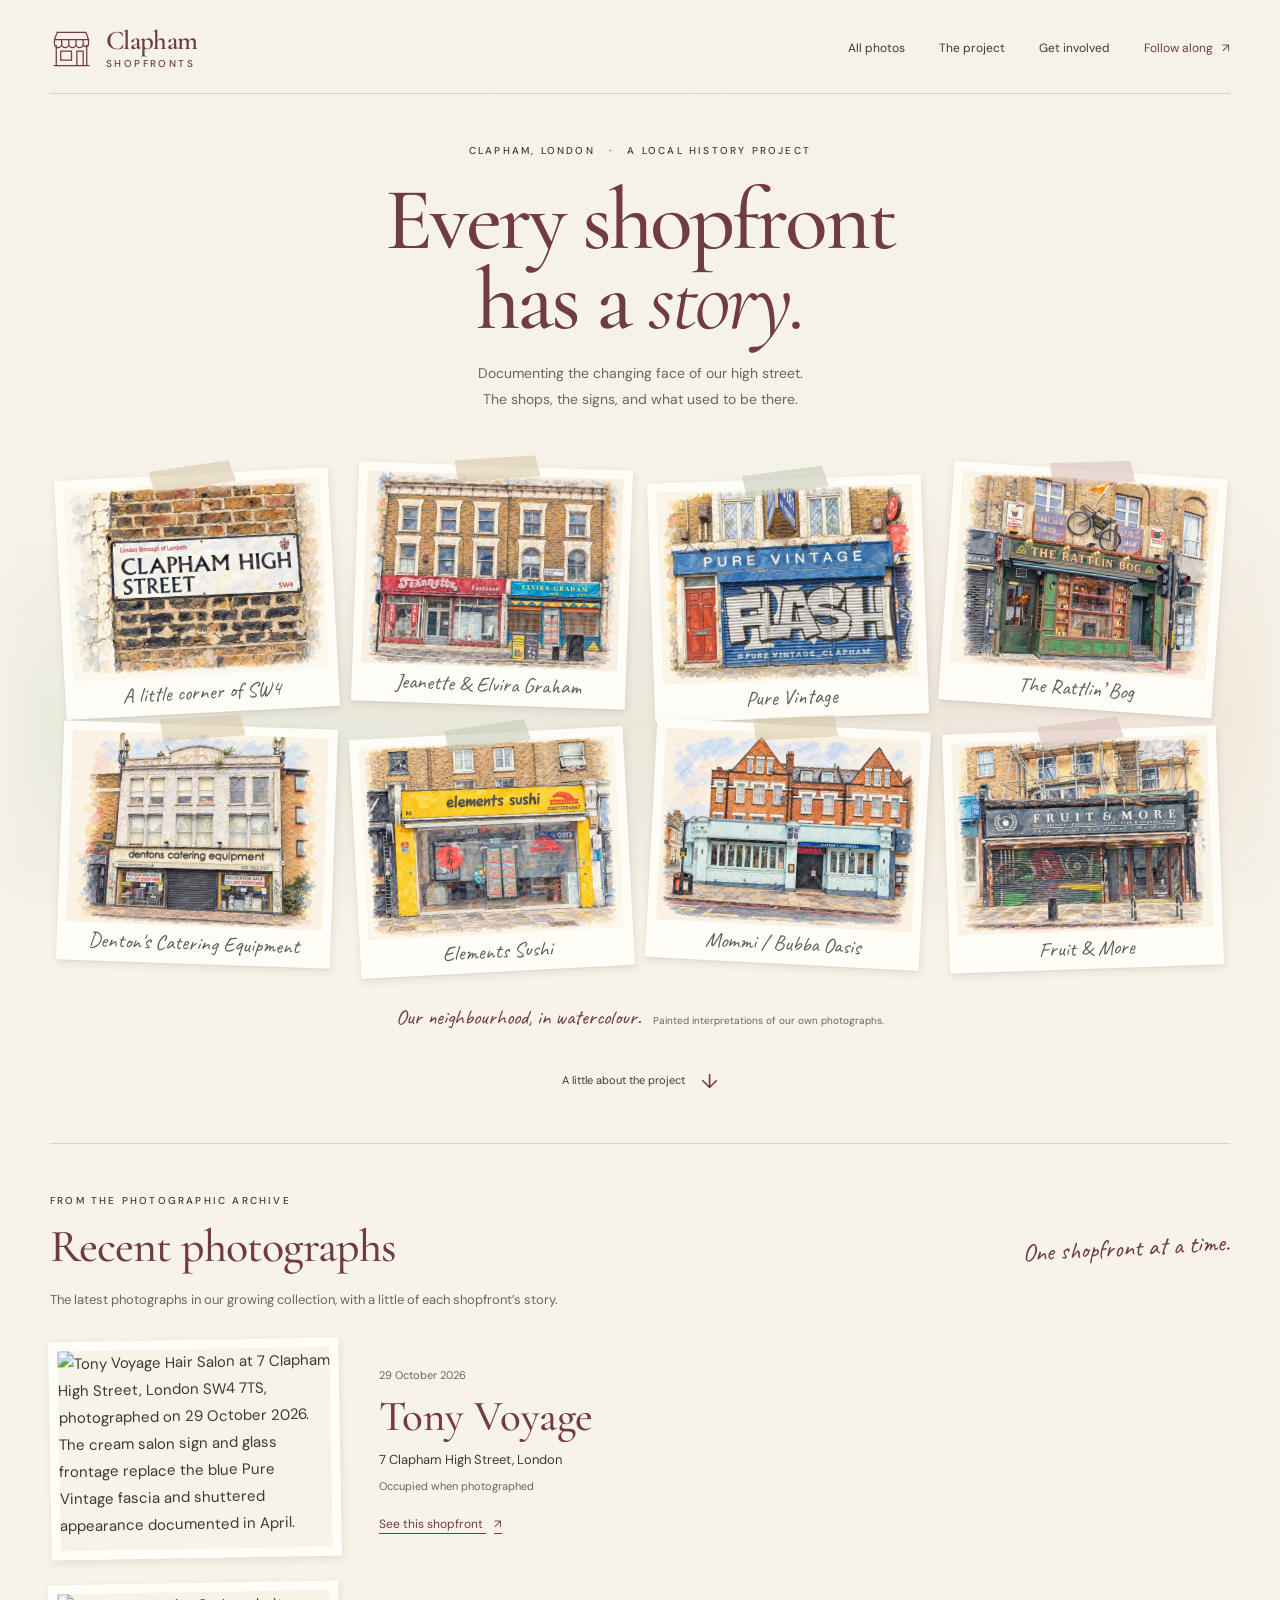
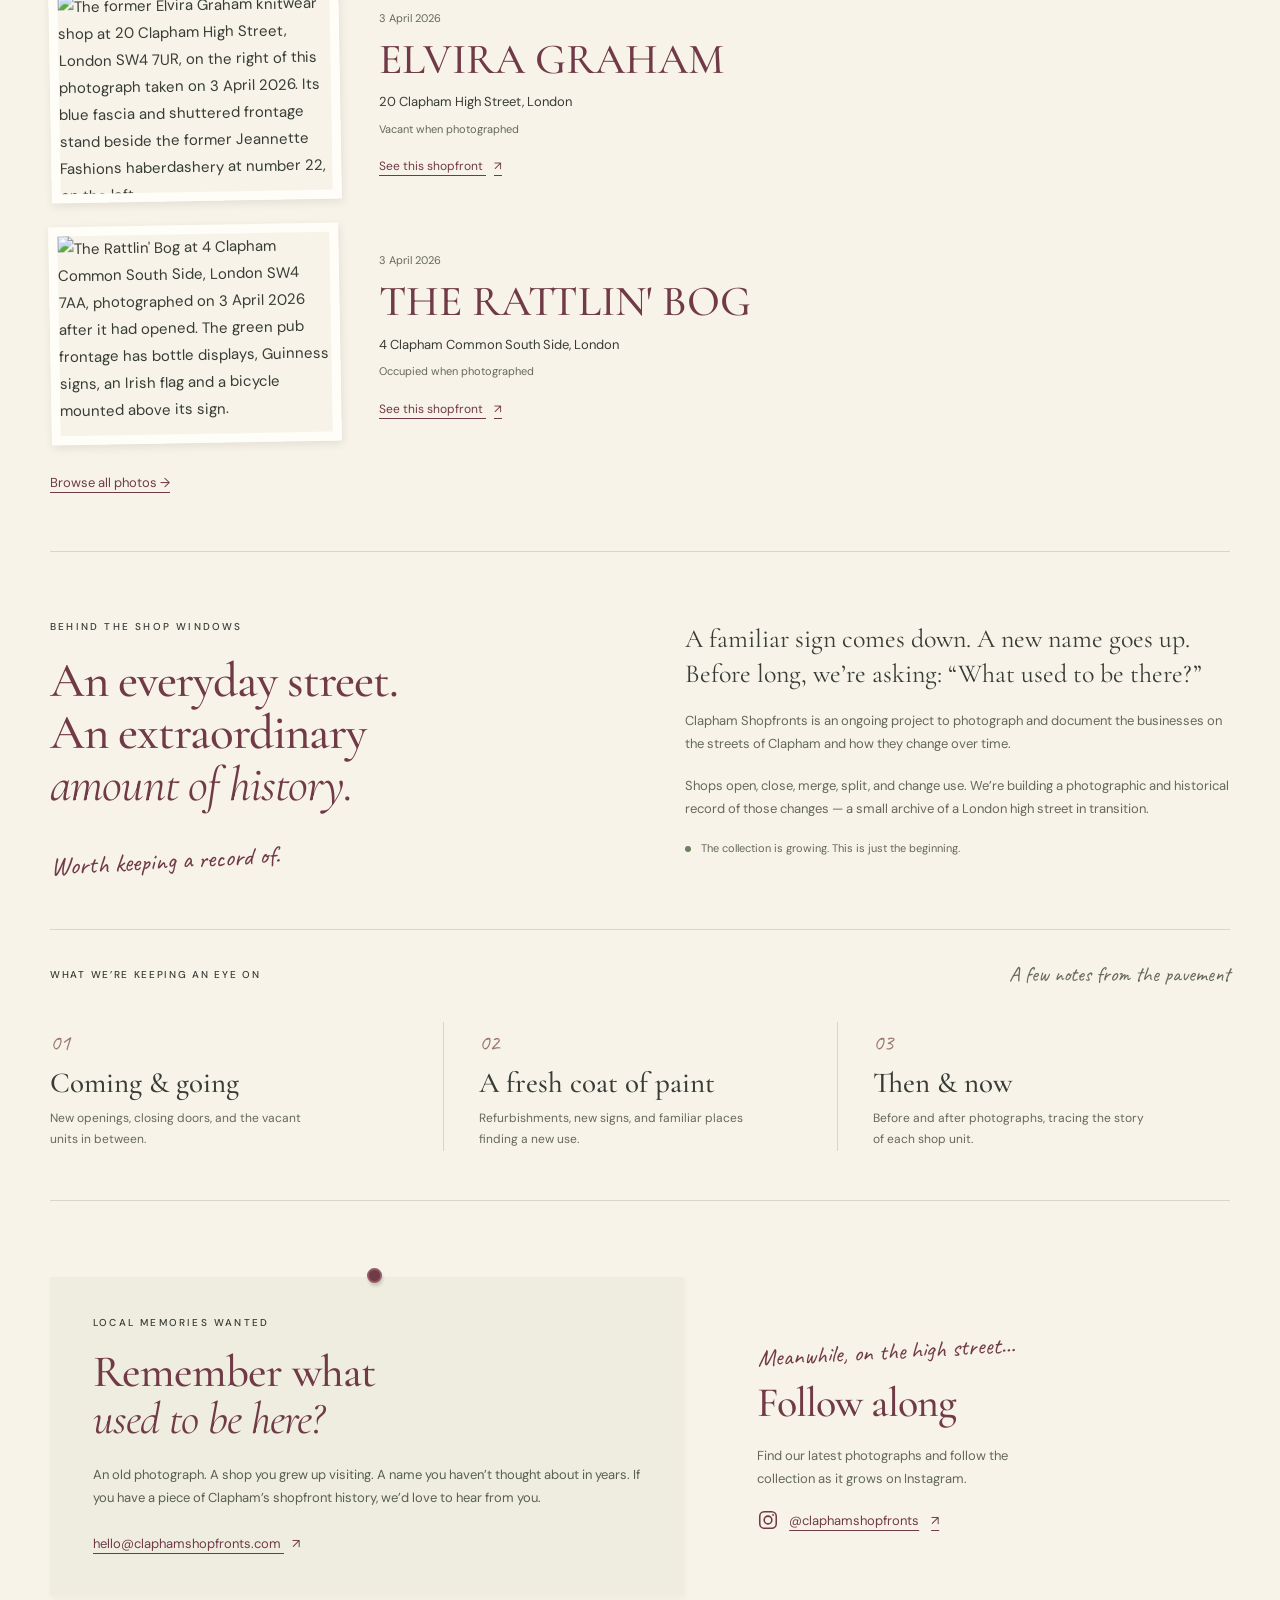
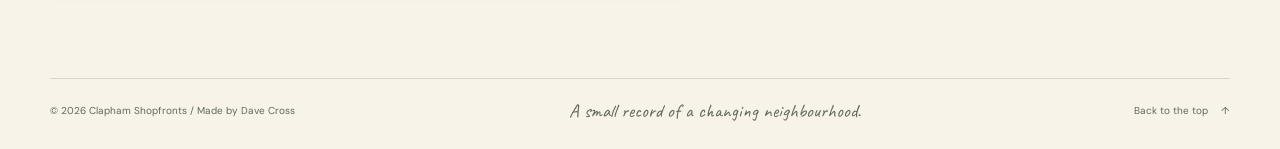
==== commit 308dc87b: "Populate the photo archive and add an all-photos gallery Ingest six originals covering seven additio" ====
--- a/docs/index.html
+++ b/docs/index.html
@@ -39,6 +39,7 @@
       <span>Clapham<span>Shopfronts</span></span>
     </a>
     <nav aria-label="Main navigation">
+      <a href="photos/">All photos</a>
       <a href="#the-project">The project</a>
       <a href="#contribute">Get involved</a>
       <a class="instagram-nav" href="https://instagram.com/claphamshopfronts">Follow along <span aria-hidden="true">↗</span></a>
@@ -117,18 +118,31 @@
           </a>
         </li>
         <li>
-          <a class="recent-photo-card" href="shopfronts/sw4-7ts-7/#photo-1">
-            <img src="/images/photos/2026/04/PXL_20260403_065904338-small.webp" width="482" height="640" alt="The former Pure Vintage second-hand clothing shop at 7 Clapham High Street, London SW4 7TS, photographed on 3 April 2026 after its permanent closure. The blue shop sign remains above a graffiti-covered shutter." loading="lazy">
+          <a class="recent-photo-card" href="shopfronts/sw4-7ur-20/#photo-9">
+            <img src="/images/photos/2026/04/PXL_20260403_070044822.MP-small.webp" width="482" height="640" alt="The former Elvira Graham knitwear shop at 20 Clapham High Street, London SW4 7UR, on the right of this photograph taken on 3 April 2026. Its blue fascia and shuttered frontage stand beside the former Jeannette Fashions haberdashery at number 22, on the left." loading="lazy">
             <div class="recent-photo-copy">
               <time datetime="2026-04-03">3 April 2026</time>
-              <h3>Pure Vintage</h3>
-              <p>7 Clapham High Street, London</p>
+              <h3>ELVIRA GRAHAM</h3>
+              <p>20 Clapham High Street, London</p>
               <p class="recent-photo-state">Vacant when photographed</p>
               <span class="recent-photo-link">See this shopfront <span aria-hidden="true">↗</span></span>
             </div>
           </a>
         </li>
+        <li>
+          <a class="recent-photo-card" href="shopfronts/sw4-7aa-4/#photo-7">
+            <img src="/images/photos/2026/04/PXL_20260403_071036649-small.webp" width="482" height="640" alt="The Rattlin' Bog at 4 Clapham Common South Side, London SW4 7AA, photographed on 3 April 2026 after it had opened. The green pub frontage has bottle displays, Guinness signs, an Irish flag and a bicycle mounted above its sign." loading="lazy">
+            <div class="recent-photo-copy">
+              <time datetime="2026-04-03">3 April 2026</time>
+              <h3>THE RATTLIN' BOG</h3>
+              <p>4 Clapham Common South Side, London</p>
+              <p class="recent-photo-state">Occupied when photographed</p>
+              <span class="recent-photo-link">See this shopfront <span aria-hidden="true">↗</span></span>
+            </div>
+          </a>
+        </li>
       </ul>
+      <a class="all-photos-link" href="photos/">Browse all photos <span aria-hidden="true">→</span></a>
     </section>
 
     <!-- END GENERATED RECENT PHOTOGRAPHS -->
--- a/docs/styles.css
+++ b/docs/styles.css
@@ -154,6 +154,12 @@
 nav a {
   color: var(--ink);
   text-decoration: none;
+}
+
+nav a[aria-current="page"] {
+  color: var(--wine);
+  text-decoration: underline;
+  text-underline-offset: 5px;
 }
 
 nav .instagram-nav {
@@ -718,6 +724,140 @@
   text-decoration-thickness: 2px;
 }
 
+/* Link from recent photographs to the complete archive */
+
+.all-photos-link {
+  display: inline-block;
+  margin-top: 28px;
+  color: var(--wine);
+  font-size: 13px;
+  text-underline-offset: 5px;
+}
+
+/* Complete photographic archive */
+
+.photo-archive-main {
+  padding-block: 48px 70px;
+}
+
+.photo-archive-heading {
+  max-width: 670px;
+  margin-bottom: 38px;
+}
+
+.photo-archive-heading h1 {
+  margin-block: 12px 18px;
+  color: var(--wine);
+  font-size: 76px;
+}
+
+.photo-archive-heading > p:last-child {
+  color: var(--muted);
+  font-size: 14px;
+  line-height: 1.8;
+}
+
+.photo-archive-grid {
+  display: grid;
+  grid-template-columns: repeat(3, minmax(0, 1fr));
+  gap: 40px 32px;
+  margin: 0;
+  padding: 0;
+  list-style: none;
+}
+
+.photo-archive-card {
+  margin: 0;
+}
+
+.photo-archive-image {
+  display: block;
+}
+
+.photo-archive-image img {
+  display: block;
+  width: 100%;
+  height: auto;
+  aspect-ratio: 3 / 4;
+  object-fit: contain;
+  border: 8px solid #fffdf7;
+  background: #fffdf7;
+  box-shadow: 1px 3px 9px #40352b1a;
+}
+
+.photo-archive-card figcaption {
+  padding: 18px 3px 0;
+}
+
+.photo-archive-card time {
+  color: var(--muted);
+  font-size: 11px;
+}
+
+.photo-archive-subject {
+  margin-top: 8px;
+}
+
+.photo-archive-subject + .photo-archive-subject {
+  margin-top: 15px;
+  padding-top: 12px;
+  border-top: 1px solid var(--rule);
+}
+
+.photo-archive-subject h2 {
+  margin-bottom: 5px;
+  color: var(--wine);
+  font-size: 31px;
+  line-height: 1.15;
+  overflow-wrap: anywhere;
+}
+
+.photo-archive-subject h2 a {
+  text-decoration: none;
+}
+
+.photo-archive-subject h2 a:hover {
+  text-decoration: underline;
+  text-underline-offset: 4px;
+}
+
+.photo-archive-subject p {
+  font-size: 12px;
+  overflow-wrap: anywhere;
+}
+
+.photo-archive-subject .photo-archive-state {
+  margin-top: 5px;
+  color: var(--muted);
+  font-size: 11px;
+}
+
+/* Responsive archive columns */
+
+@media (max-width: 900px) {
+
+.photo-archive-grid {
+  grid-template-columns: repeat(2, minmax(0, 1fr));
+}
+
+}
+
+@media (max-width: 600px) {
+
+.photo-archive-main {
+  padding-top: 32px;
+}
+
+.photo-archive-heading h1 {
+  font-size: 56px;
+}
+
+.photo-archive-grid {
+  grid-template-columns: minmax(0, 1fr);
+}
+
+}
+
 /* Individual shopfront pages */
 
 .shopfront-main {
@@ -994,9 +1134,11 @@
   overflow-wrap: anywhere;
 }
 
-/* Larger photograph modal and close button */
+/* Photograph carousel, caption and close button */
 
 .photo-modal {
+  width: min(900px, calc(100vw - 32px));
+  height: min(900px, calc(100svh - 32px));
   max-width: calc(100vw - 32px);
   max-height: calc(100svh - 32px);
   padding: 50px 15px 15px;
@@ -1005,22 +1147,75 @@
   box-shadow: 0 10px 55px #0006;
 }
 
+.photo-modal[open] {
+  display: grid;
+  grid-template-rows: minmax(0, 1fr) auto;
+  grid-template-columns: minmax(0, 1fr);
+}
+
 .photo-modal::backdrop {
   background: #1b1f1bdb;
 }
 
-.photo-modal img {
-  width: auto;
-  height: auto;
-  max-width: 100%;
-  max-height: calc(100svh - 112px);
-  object-fit: contain;
-}
-
-.photo-modal-close {
+.photo-modal > form {
   position: absolute;
   top: 5px;
   right: 8px;
+}
+
+.photo-modal img {
+  display: block;
+  width: 100%;
+  height: 100%;
+  min-height: 0;
+  max-width: 100%;
+  object-fit: contain;
+}
+
+.photo-modal-toolbar {
+  display: grid;
+  grid-template-columns: 44px minmax(0, 1fr) 44px;
+  align-items: center;
+  gap: 8px;
+  padding-top: 12px;
+}
+
+.photo-modal-details {
+  grid-column: 2;
+  text-align: center;
+  overflow-wrap: anywhere;
+}
+
+.photo-modal-caption {
+  margin: 0;
+  font-size: 14px;
+  line-height: 1.4;
+}
+
+.photo-modal-count {
+  margin: 4px 0 0;
+  color: var(--wine);
+  font-size: 12px;
+}
+
+.photo-modal-nav {
+  display: grid;
+  place-items: center;
+  width: 44px;
+  height: 44px;
+  padding: 0;
+  border: 1px solid var(--wine);
+  background: transparent;
+  color: var(--wine);
+  font: 24px/1 var(--sans);
+  cursor: pointer;
+}
+
+.photo-modal-nav[hidden] {
+  display: none;
+}
+
+.photo-modal-close {
   display: grid;
   place-items: center;
   width: 40px;
@@ -1033,11 +1228,13 @@
   cursor: pointer;
 }
 
-.photo-modal-close:hover {
+.photo-modal-close:hover,
+.photo-modal-nav:hover {
   background: #e8e3d7;
 }
 
-.photo-modal-close:focus-visible {
+.photo-modal-close:focus-visible,
+.photo-modal-nav:focus-visible {
   outline: 2px solid var(--wine);
   outline-offset: 0;
 }
@@ -1220,6 +1417,7 @@
 .site-header {
   padding-block: 22px;
   gap: 15px;
+  flex-wrap: wrap;
 }
 
 .shop-mark {
@@ -1243,6 +1441,8 @@
 nav {
   gap: 18px;
   font-size: 11px;
+  flex-basis: 100%;
+  flex-wrap: wrap;
 }
 
 nav .instagram-nav {
